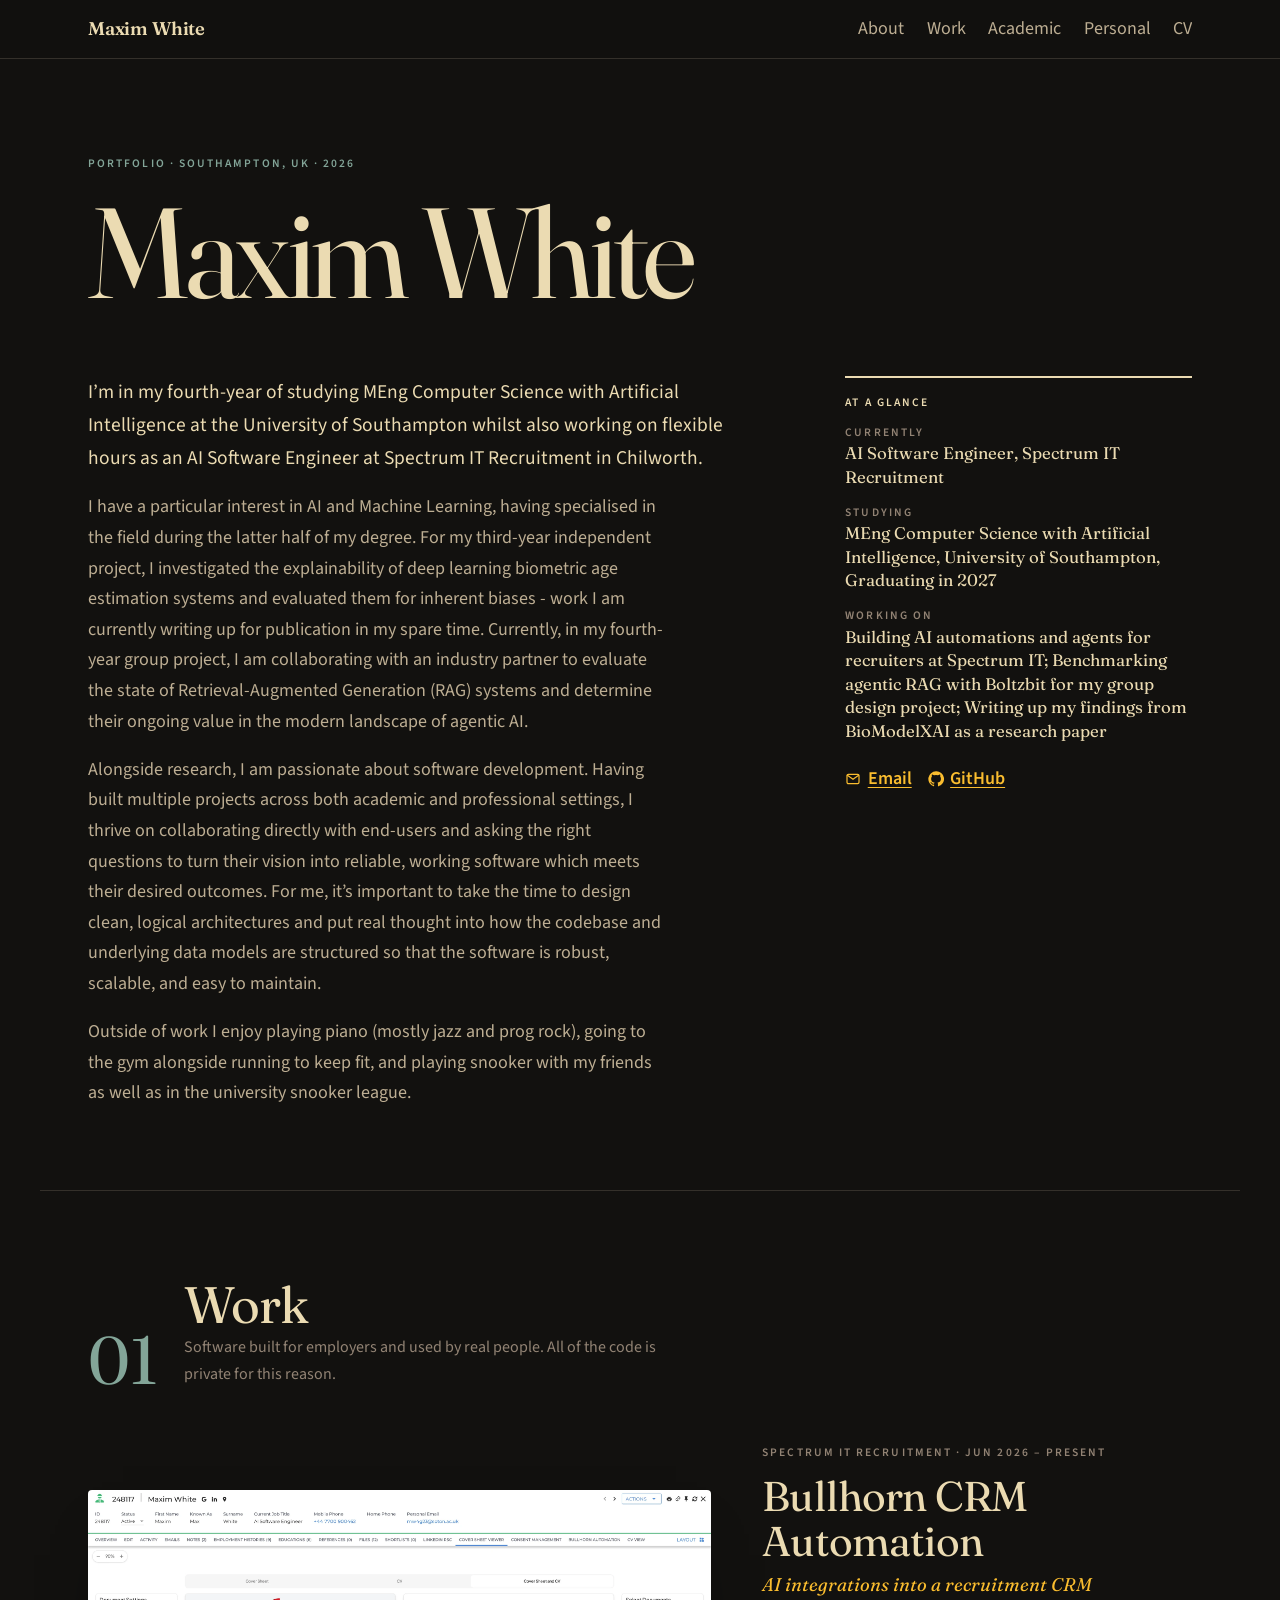
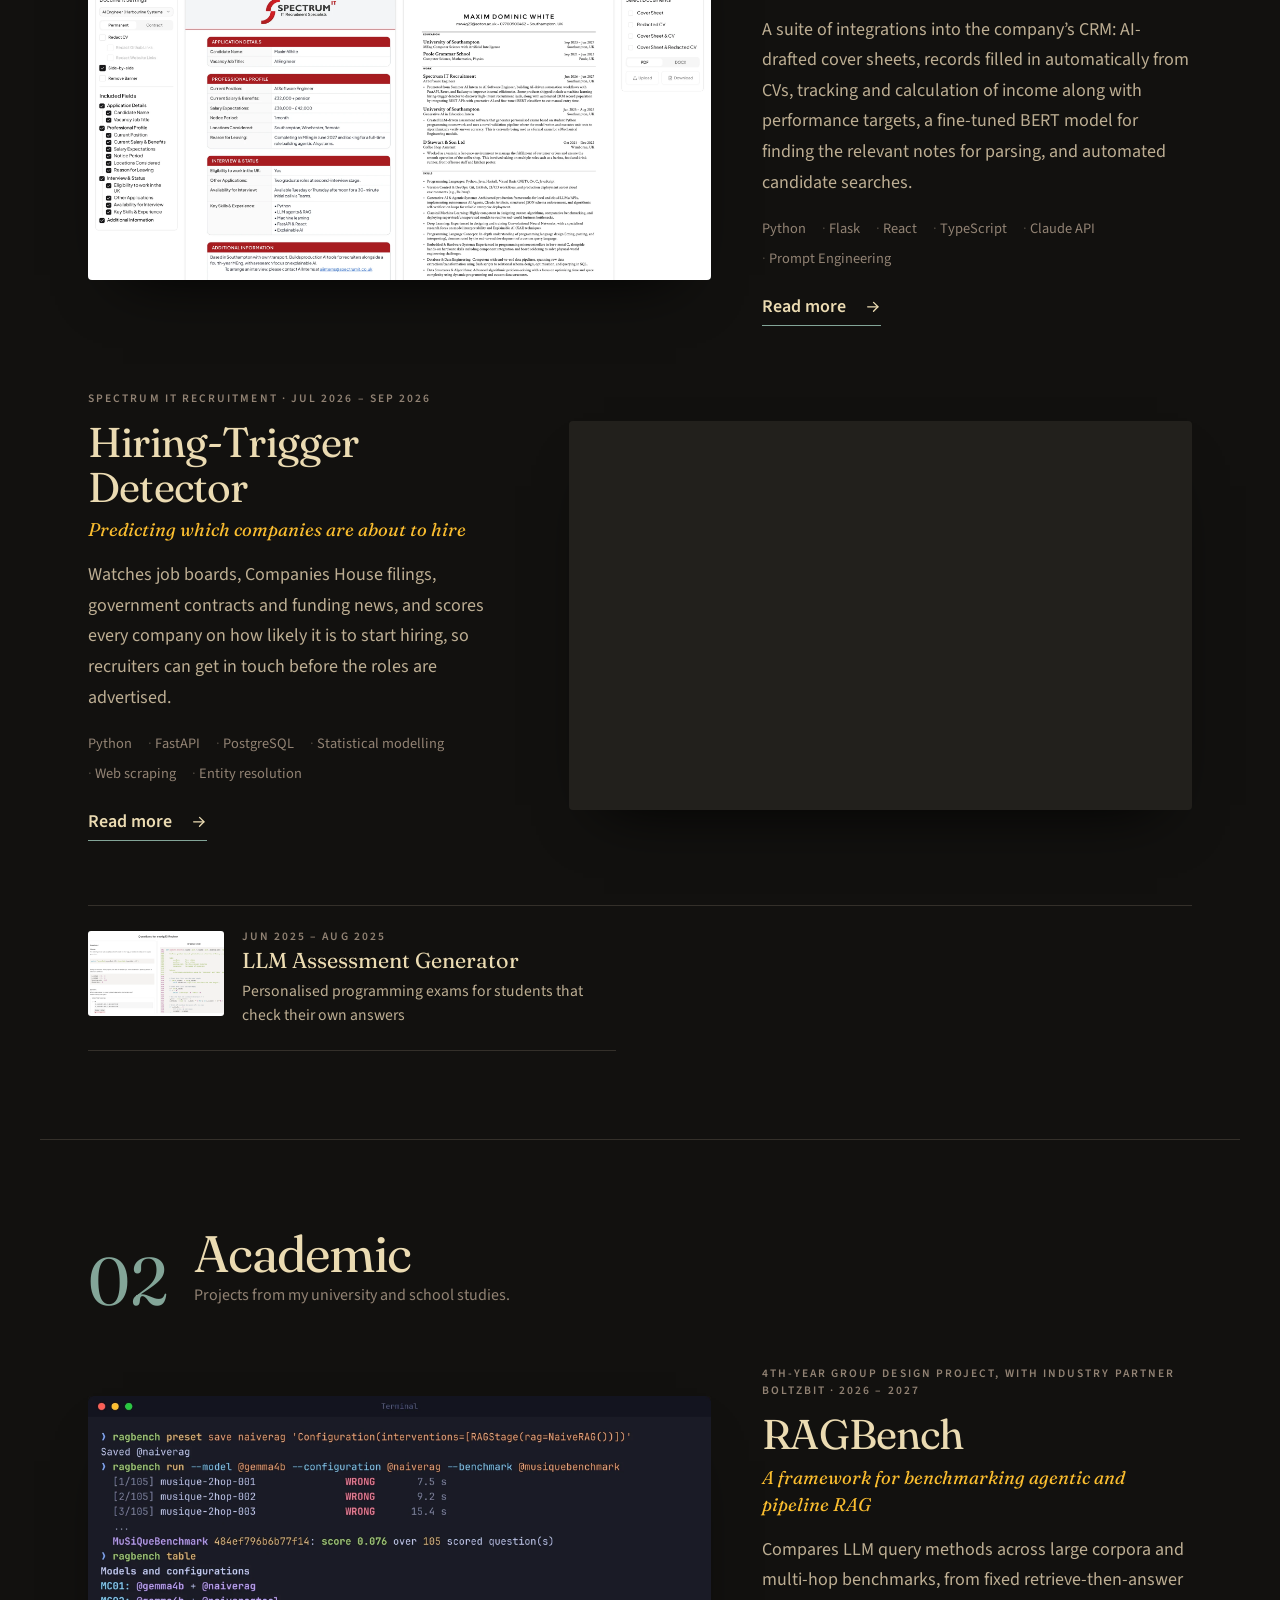
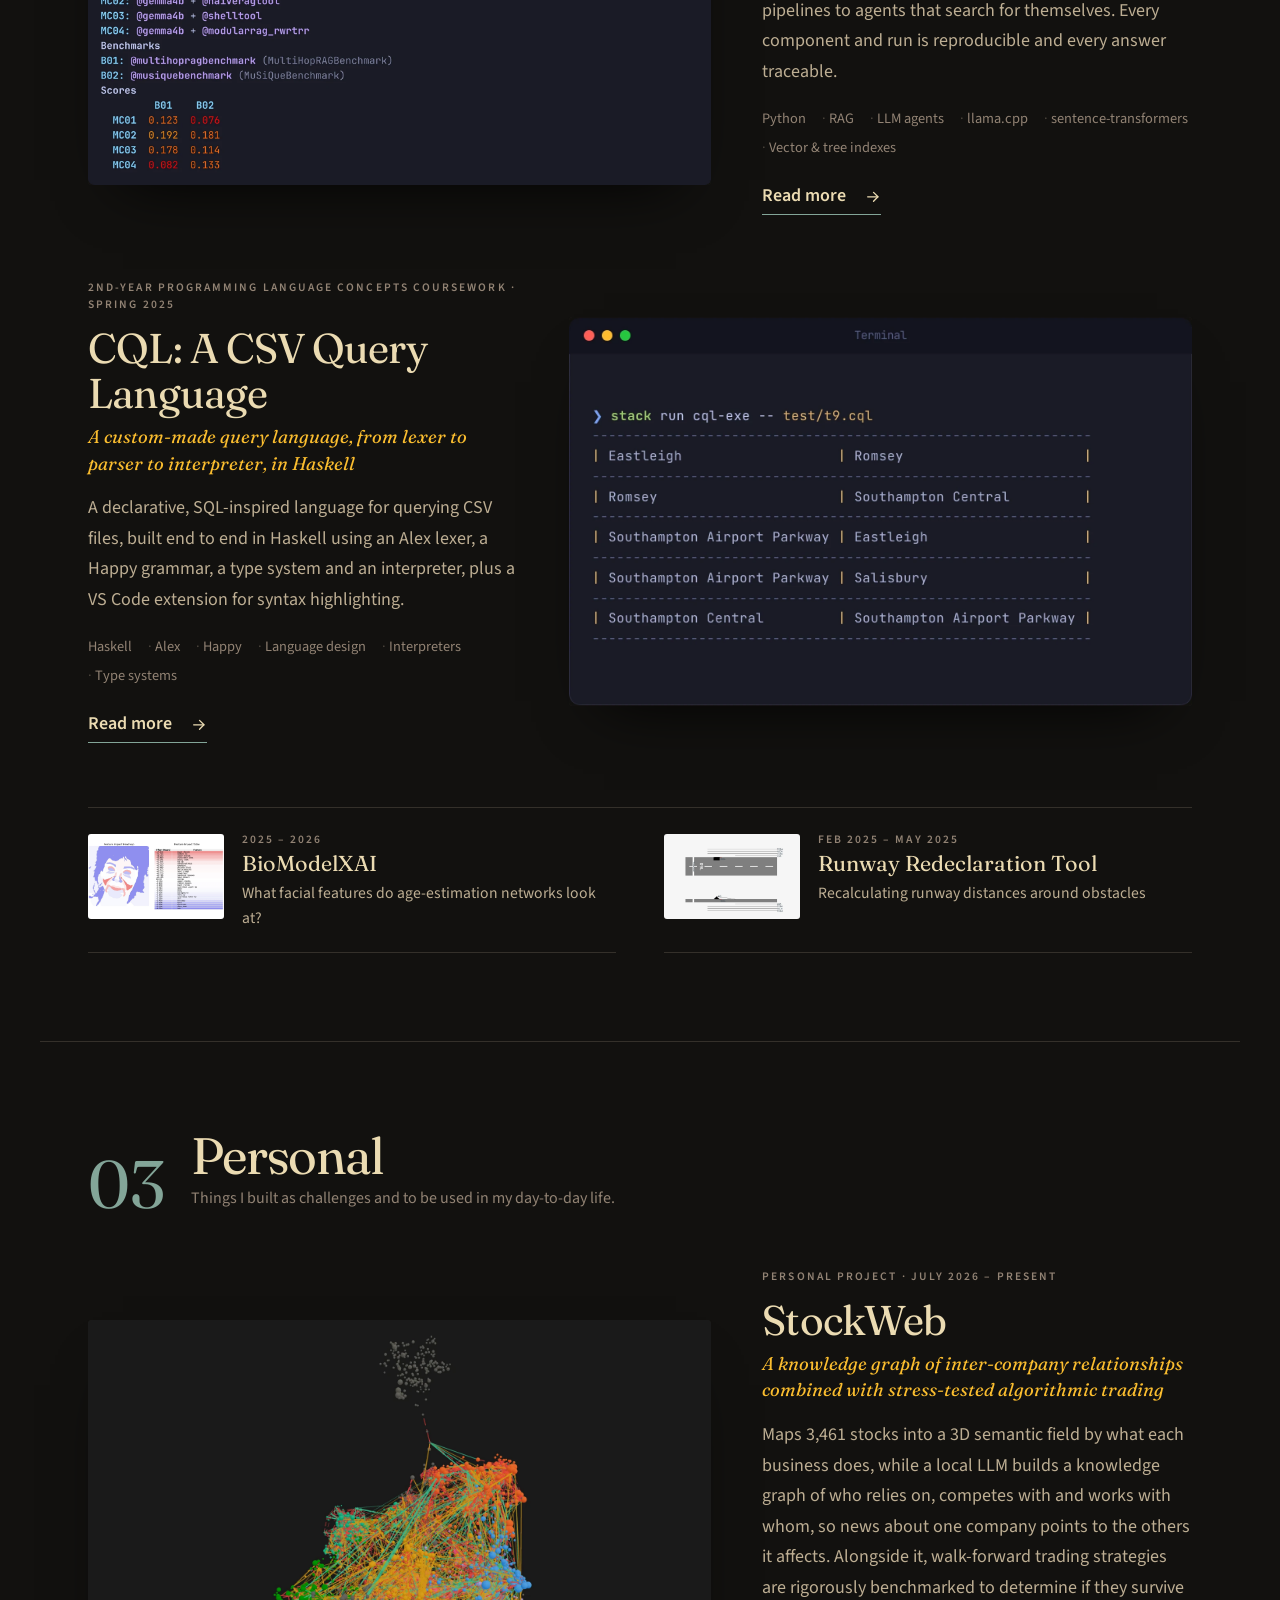
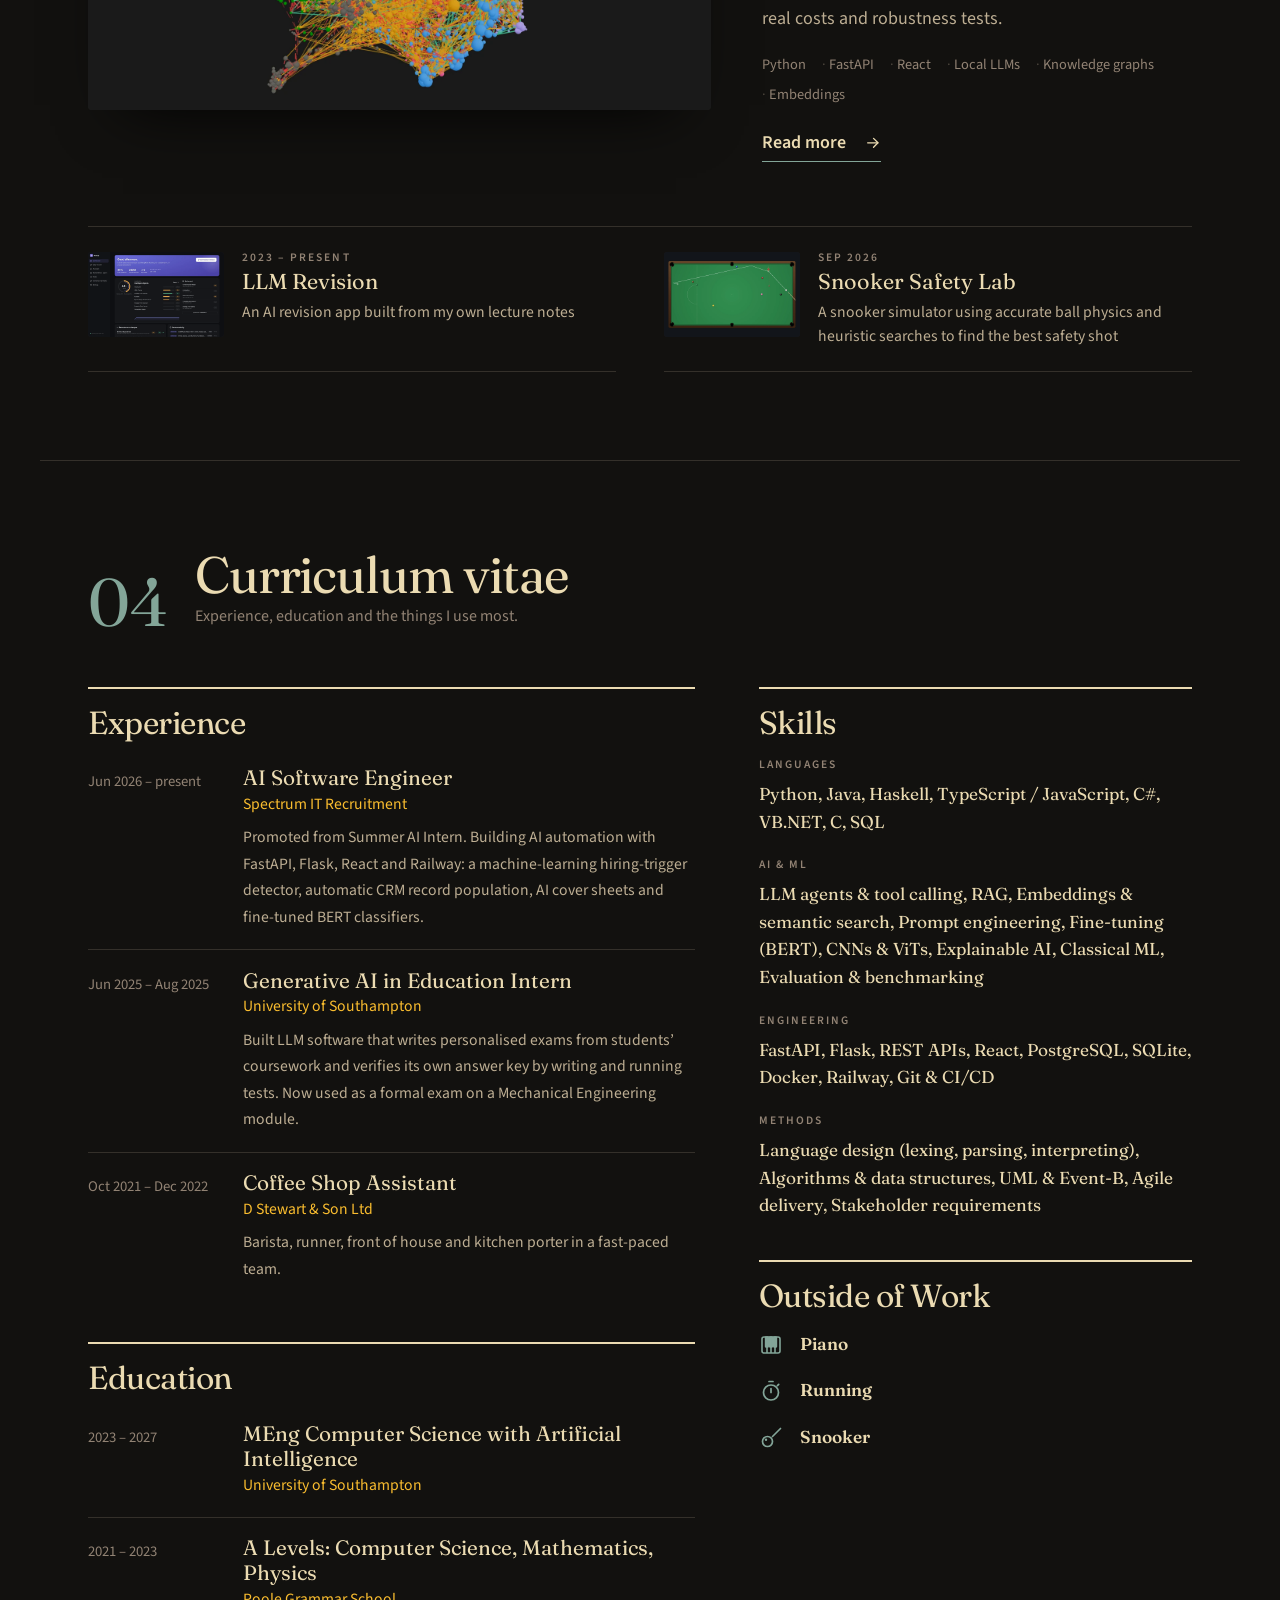
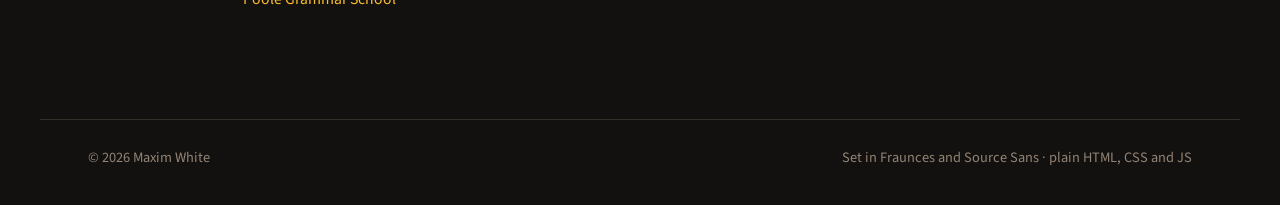
==== docs/Crm9V72g/index.html @ 7aa7ee66 "Added version Crm9V72g" ====
<!doctype html>
<!--
  Generated by build.py from content.md and presets.yaml. Don't edit the generated pages: change content.md
  (text and images) or this template (page structure), then run `python build.py`.
-->
<html lang="en-GB" class="no-js" data-palette="gruvbox">
<head>
<meta charset="utf-8">
<meta name="viewport" content="width=device-width, initial-scale=1, viewport-fit=cover">
<title>Maxim White · Portfolio</title>
<meta name="description" content="Portfolio of Maxim White, AI Software Engineer.">
<meta name="robots" content="noindex, nofollow">
<meta name="referrer" content="strict-origin-when-cross-origin">
<meta name="theme-color" content="#12110f">
<script>
  (function () {
    var d = document.documentElement, ids = "gold-blue,blue-gold,lemon-cobalt,sand-slate,gruvbox,terracotta".split(",");
    d.className = d.className.replace("no-js", "js");
    if (false) {
      try { var p = localStorage.getItem("pf-palette"); if (p && ids.indexOf(p) > -1) d.setAttribute("data-palette", p); } catch (e) {}
    }
  })();
</script>
<link rel="preconnect" href="https://fonts.googleapis.com">
<link rel="preconnect" href="https://fonts.gstatic.com" crossorigin>
<link href="https://fonts.googleapis.com/css2?family=Fraunces:ital,opsz,wght@0,9..144,400;0,9..144,600;1,9..144,400&family=Source+Sans+3:wght@400;600&display=swap" rel="stylesheet">
<link rel="stylesheet" href="assets/css/site.css?v=a405401b">
<style>
:root[data-palette="gold-blue"]{--accent:#e6b43c;--accent2:#86b2e8}
:root[data-palette="blue-gold"]{--accent:#74a7ec;--accent2:#ecc55f}
:root[data-palette="lemon-cobalt"]{--accent:#f2d04b;--accent2:#5d9bff}
:root[data-palette="sand-slate"]{--accent:#d8b26a;--accent2:#9ab4cc}
:root[data-palette="gruvbox"]{--accent:#83a598;--accent2:#fabd2f;--text:#ebdbb2;--text2:#bdae93;--muted:#928374}
:root[data-palette="terracotta"]{--accent:#e0855a;--accent2:#e9b872}
</style>
</head>
<body>
<a class="skip" href="#main">Skip to content</a>
<header class="mast">
  <div class="wrap">
    <a class="title" href="#about">Maxim White</a>
    <nav aria-label="Sections"><a href="#about">About</a><a href="#work">Work</a><a href="#academic">Academic</a><a href="#personal">Personal</a><a href="#cv">CV</a></nav>
  </div>
</header>

<main id="main">

<section class="cover wrap" id="about">
  <p class="kicker sc" data-reveal>Portfolio · Southampton, UK · 2026</p>
  <h1 data-reveal>Maxim White</h1>
  <div class="cover-grid">
    <div class="intro" data-reveal><p>I&rsquo;m in my fourth-year of studying MEng Computer Science with Artificial Intelligence at the University of Southampton whilst also working on flexible hours as an AI Software Engineer at Spectrum IT Recruitment in Chilworth.</p>
<p>I have a particular interest in AI and Machine Learning, having specialised in the field during the latter half of my degree. For my third-year independent project, I investigated the explainability of deep learning biometric age estimation systems and evaluated them for inherent biases - work I am currently writing up for publication in my spare time. Currently, in my fourth-year group project, I am collaborating with an industry partner to evaluate the state of Retrieval-Augmented Generation (RAG) systems and determine their ongoing value in the modern landscape of agentic AI.</p>
<p>Alongside research, I am passionate about software development. Having built multiple projects across both academic and professional settings, I thrive on collaborating directly with end-users and asking the right questions to turn their vision into reliable, working software which meets their desired outcomes. For me, it’s important to take the time to design clean, logical architectures and put real thought into how the codebase and underlying data models are structured so that the software is robust, scalable, and easy to maintain.</p>
<p>Outside of work I enjoy playing piano (mostly jazz and prog rock), going to the gym alongside running to keep fit, and playing snooker with my friends as well as in the university snooker league.</p></div>
    <aside class="glance" data-reveal>
      <h2 class="sc">At a glance</h2>
      <dl><div><dt class="sc">Currently</dt><dd>AI Software Engineer, Spectrum IT Recruitment</dd></div><div><dt class="sc">Studying</dt><dd>MEng Computer Science with Artificial Intelligence, University of Southampton, Graduating in 2027</dd></div><div><dt class="sc">Working on</dt><dd>Building AI automations and agents for recruiters at Spectrum IT; Benchmarking agentic RAG with Boltzbit for my group design project; Writing up my findings from BioModelXAI as a research paper</dd></div></dl>
      <div class="links"><a href="mailto:mdwhite4605@gmail.com"><svg viewBox="0 0 24 24" aria-hidden="true" fill="none" stroke="currentColor" stroke-width="1.8" stroke-linecap="round" stroke-linejoin="round"><rect x="3" y="5" width="18" height="14" rx="2"/><path d="m3.5 6.5 8.5 6 8.5-6"/></svg>Email</a><a href="https://github.com/Redumm" target="_blank" rel="noopener"><svg viewBox="0 0 24 24" aria-hidden="true"><path fill="currentColor" d="M12 .5a11.5 11.5 0 0 0-3.64 22.41c.58.1.79-.25.79-.56v-2c-3.2.7-3.88-1.37-3.88-1.37-.53-1.33-1.28-1.69-1.28-1.69-1.05-.71.08-.7.08-.7 1.16.08 1.77 1.19 1.77 1.19 1.03 1.77 2.71 1.26 3.37.96.1-.75.4-1.26.73-1.55-2.55-.29-5.24-1.28-5.24-5.69 0-1.26.45-2.28 1.19-3.09-.12-.29-.52-1.46.11-3.05 0 0 .97-.31 3.17 1.18a11 11 0 0 1 5.77 0c2.2-1.49 3.17-1.18 3.17-1.18.63 1.59.23 2.76.11 3.05.74.81 1.19 1.83 1.19 3.09 0 4.42-2.7 5.39-5.26 5.68.41.36.78 1.06.78 2.14v3.17c0 .31.21.67.8.56A11.5 11.5 0 0 0 12 .5Z"/></svg>GitHub</a></div>
    </aside>
  </div>
</section>

<section class="chapter wrap" id="work">
  <div class="chapter-head" data-reveal><span class="num">01</span><h2>Work</h2><div class="blurb"><p>Software built for employers and used by real people. All of the code is private for this reason.</p></div></div>
  
<div class="feature" data-reveal>
  <button class="f-img" type="button" data-open="bullhorn" aria-label="Read more about Bullhorn CRM Automation"><img src="assets/projects/bullhorn/cover-sheet-generator.webp" alt="" width="2400" height="1500" loading="lazy" decoding="async"></button>
  <div class="f-text">
    <p class="meta sc">Spectrum IT Recruitment · Jun 2026 – present</p>
    <h3>Bullhorn CRM Automation</h3>
    <p class="sub">AI integrations into a recruitment CRM</p>
    <div class="sum"><p>A suite of integrations into the company&rsquo;s CRM: AI-drafted cover sheets, records filled in automatically from CVs, tracking and calculation of income along with performance targets, a fine-tuned BERT model for finding the relevant notes for parsing, and automated candidate searches.</p></div>
    <ul class="tags"><li>Python</li><li>Flask</li><li>React</li><li>TypeScript</li><li>Claude API</li><li>Prompt Engineering</li></ul>
    <button class="read" type="button" data-open="bullhorn">Read more<span class="sr"> about Bullhorn CRM Automation</span> <svg viewBox="0 0 24 24" aria-hidden="true" fill="none" stroke="currentColor" stroke-width="1.8" stroke-linecap="round" stroke-linejoin="round"><path d="M5 12h14"/><path d="m13 6 6 6-6 6"/></svg></button>
  </div>
</div>
<div class="feature flip" data-reveal>
  <button class="f-img" type="button" data-open="hiring-triggers" aria-label="Read more about Hiring-Trigger Detector"><img src="assets/projects/hiring-triggers/cover.webp" alt="" width="1920" height="1200" loading="lazy" decoding="async"></button>
  <div class="f-text">
    <p class="meta sc">Spectrum IT Recruitment · Jul 2026 – Sep 2026</p>
    <h3>Hiring-Trigger Detector</h3>
    <p class="sub">Predicting which companies are about to hire</p>
    <div class="sum"><p>Watches job boards, Companies House filings, government contracts and funding news, and scores every company on how likely it is to start hiring, so recruiters can get in touch before the roles are advertised.</p></div>
    <ul class="tags"><li>Python</li><li>FastAPI</li><li>PostgreSQL</li><li>Statistical modelling</li><li>Web scraping</li><li>Entity resolution</li></ul>
    <button class="read" type="button" data-open="hiring-triggers">Read more<span class="sr"> about Hiring-Trigger Detector</span> <svg viewBox="0 0 24 24" aria-hidden="true" fill="none" stroke="currentColor" stroke-width="1.8" stroke-linecap="round" stroke-linejoin="round"><path d="M5 12h14"/><path d="m13 6 6 6-6 6"/></svg></button>
  </div>
</div><div class="index">
<button class="entry" type="button" data-open="assessment-generator" data-reveal>
  <span class="th"><img src="assets/projects/assessment-generator/cover.webp" alt="" width="2000" height="1250" loading="lazy" decoding="async"></span>
  <span><span class="meta sc">Jun 2025 – Aug 2025</span><span class="h4">LLM Assessment Generator</span><span class="p">Personalised programming exams for students that check their own answers</span></span>
</button></div>
</section>
<section class="chapter wrap" id="academic">
  <div class="chapter-head" data-reveal><span class="num">02</span><h2>Academic</h2><div class="blurb"><p>Projects from my university and school studies.</p></div></div>
  
<div class="feature" data-reveal>
  <button class="f-img" type="button" data-open="ragbench" aria-label="Read more about RAGBench"><img src="assets/projects/ragbench/cover.webp" alt="" width="2010" height="1256" loading="lazy" decoding="async"></button>
  <div class="f-text">
    <p class="meta sc">4th-year Group Design Project, with industry partner Boltzbit · 2026 – 2027</p>
    <h3>RAGBench</h3>
    <p class="sub">A framework for benchmarking agentic and pipeline RAG</p>
    <div class="sum"><p>Compares LLM query methods across large corpora and multi-hop benchmarks, from fixed retrieve-then-answer pipelines to agents that search for themselves. Every component and run is reproducible and every answer traceable.</p></div>
    <ul class="tags"><li>Python</li><li>RAG</li><li>LLM agents</li><li>llama.cpp</li><li>sentence-transformers</li><li>Vector &amp; tree indexes</li></ul>
    <button class="read" type="button" data-open="ragbench">Read more<span class="sr"> about RAGBench</span> <svg viewBox="0 0 24 24" aria-hidden="true" fill="none" stroke="currentColor" stroke-width="1.8" stroke-linecap="round" stroke-linejoin="round"><path d="M5 12h14"/><path d="m13 6 6 6-6 6"/></svg></button>
  </div>
</div>
<div class="feature flip" data-reveal>
  <button class="f-img" type="button" data-open="cql" aria-label="Read more about CQL: A CSV Query Language"><img src="assets/projects/cql/cover.webp" alt="" width="1520" height="950" loading="lazy" decoding="async"></button>
  <div class="f-text">
    <p class="meta sc">2nd-year Programming Language Concepts coursework · Spring 2025</p>
    <h3>CQL: A CSV Query Language</h3>
    <p class="sub">A custom-made query language, from lexer to parser to interpreter, in Haskell</p>
    <div class="sum"><p>A declarative, SQL-inspired language for querying CSV files, built end to end in Haskell using an Alex lexer, a Happy grammar, a type system and an interpreter, plus a VS Code extension for syntax highlighting.</p></div>
    <ul class="tags"><li>Haskell</li><li>Alex</li><li>Happy</li><li>Language design</li><li>Interpreters</li><li>Type systems</li></ul>
    <button class="read" type="button" data-open="cql">Read more<span class="sr"> about CQL: A CSV Query Language</span> <svg viewBox="0 0 24 24" aria-hidden="true" fill="none" stroke="currentColor" stroke-width="1.8" stroke-linecap="round" stroke-linejoin="round"><path d="M5 12h14"/><path d="m13 6 6 6-6 6"/></svg></button>
  </div>
</div><div class="index">
<button class="entry" type="button" data-open="biomodelxai" data-reveal>
  <span class="th"><img src="assets/projects/biomodelxai/cover.webp" alt="" width="1639" height="1024" loading="lazy" decoding="async"></span>
  <span><span class="meta sc">2025 – 2026</span><span class="h4">BioModelXAI</span><span class="p">What facial features do age-estimation networks look at?</span></span>
</button>
<button class="entry" type="button" data-open="runway" data-reveal>
  <span class="th"><img src="assets/projects/runway/cover.webp" alt="" width="960" height="600" loading="lazy" decoding="async"></span>
  <span><span class="meta sc">Feb 2025 – May 2025</span><span class="h4">Runway Redeclaration Tool</span><span class="p">Recalculating runway distances around obstacles</span></span>
</button></div>
</section>
<section class="chapter wrap" id="personal">
  <div class="chapter-head" data-reveal><span class="num">03</span><h2>Personal</h2><div class="blurb"><p>Things I built as challenges and to be used in my day-to-day life.</p></div></div>
  
<div class="feature" data-reveal>
  <button class="f-img" type="button" data-open="stockweb" aria-label="Read more about StockWeb"><img src="assets/projects/stockweb/cover.webp" alt="" width="1600" height="1000" loading="lazy" decoding="async"></button>
  <div class="f-text">
    <p class="meta sc">Personal project · July 2026 – present</p>
    <h3>StockWeb</h3>
    <p class="sub">A knowledge graph of inter-company relationships combined with stress-tested algorithmic trading</p>
    <div class="sum"><p>Maps 3,461 stocks into a 3D semantic field by what each business does, while a local LLM builds a knowledge graph of who relies on, competes with and works with whom, so news about one company points to the others it affects. Alongside it, walk-forward trading strategies are rigorously benchmarked to determine if they survive real costs and robustness tests.</p></div>
    <ul class="tags"><li>Python</li><li>FastAPI</li><li>React</li><li>Local LLMs</li><li>Knowledge graphs</li><li>Embeddings</li></ul>
    <button class="read" type="button" data-open="stockweb">Read more<span class="sr"> about StockWeb</span> <svg viewBox="0 0 24 24" aria-hidden="true" fill="none" stroke="currentColor" stroke-width="1.8" stroke-linecap="round" stroke-linejoin="round"><path d="M5 12h14"/><path d="m13 6 6 6-6 6"/></svg></button>
  </div>
</div><div class="index">
<button class="entry" type="button" data-open="llmrevision" data-reveal>
  <span class="th"><img src="assets/projects/llmrevision/cover.webp" alt="" width="960" height="600" loading="lazy" decoding="async"></span>
  <span><span class="meta sc">2023 – present</span><span class="h4">LLM Revision</span><span class="p">An AI revision app built from my own lecture notes</span></span>
</button>
<button class="entry" type="button" data-open="snooker" data-reveal>
  <span class="th"><img src="assets/projects/snooker/cover.webp" alt="" width="1600" height="1000" loading="lazy" decoding="async"></span>
  <span><span class="meta sc">Sep 2026</span><span class="h4">Snooker Safety Lab</span><span class="p">A snooker simulator using accurate ball physics and heuristic searches to find the best safety shot</span></span>
</button></div>
</section>

<section class="chapter wrap" id="cv">
  <div class="chapter-head" data-reveal><span class="num">04</span><h2>Curriculum vitae</h2><div class="blurb"><p>Experience, education and the things I use most.</p></div></div>
  <div class="cv">
    <div class="cv-col"><div class="cv-group" data-reveal><h3>Experience</h3><div class="cv-item"><div class="when">Jun 2026 – present</div><div><h4>AI Software Engineer</h4><div class="org">Spectrum IT Recruitment</div><p>Promoted from Summer AI Intern. Building AI automation with FastAPI, Flask, React and Railway: a machine-learning hiring-trigger detector, automatic CRM record population, AI cover sheets and fine-tuned BERT classifiers.</p></div></div><div class="cv-item"><div class="when">Jun 2025 – Aug 2025</div><div><h4>Generative AI in Education Intern</h4><div class="org">University of Southampton</div><p>Built LLM software that writes personalised exams from students&rsquo; coursework and verifies its own answer key by writing and running tests. Now used as a formal exam on a Mechanical Engineering module.</p></div></div><div class="cv-item"><div class="when">Oct 2021 – Dec 2022</div><div><h4>Coffee Shop Assistant</h4><div class="org">D Stewart &amp; Son Ltd</div><p>Barista, runner, front of house and kitchen porter in a fast-paced team.</p></div></div></div><div class="cv-group" data-reveal><h3>Education</h3><div class="cv-item"><div class="when">2023 – 2027</div><div><h4>MEng Computer Science with Artificial Intelligence</h4><div class="org">University of Southampton</div></div></div><div class="cv-item"><div class="when">2021 – 2023</div><div><h4>A Levels: Computer Science, Mathematics, Physics</h4><div class="org">Poole Grammar School</div></div></div></div></div>
    <div class="cv-col"><div class="cv-group skills" data-reveal><h3>Skills</h3><h4 class="sc">Languages</h4><p>Python, Java, Haskell, TypeScript / JavaScript, C#, VB.NET, C, SQL</p><h4 class="sc">AI &amp; ML</h4><p>LLM agents &amp; tool calling, RAG, Embeddings &amp; semantic search, Prompt engineering, Fine-tuning (BERT), CNNs &amp; ViTs, Explainable AI, Classical ML, Evaluation &amp; benchmarking</p><h4 class="sc">Engineering</h4><p>FastAPI, Flask, REST APIs, React, PostgreSQL, SQLite, Docker, Railway, Git &amp; CI/CD</p><h4 class="sc">Methods</h4><p>Language design (lexing, parsing, interpreting), Algorithms &amp; data structures, UML &amp; Event-B, Agile delivery, Stakeholder requirements</p></div><div class="cv-group hob" data-reveal><h3>Outside of Work</h3><div><svg viewBox="0 0 24 24" aria-hidden="true" fill="none" stroke="currentColor" stroke-width="1.6" stroke-linejoin="round"><rect x="3" y="4" width="18" height="16" rx="2"/><path d="M8 20v-6M12 20v-6M16 20v-6"/><rect x="6.6" y="4" width="2.6" height="10" rx=".6" fill="currentColor"/><rect x="10.7" y="4" width="2.6" height="10" rx=".6" fill="currentColor"/><rect x="14.8" y="4" width="2.6" height="10" rx=".6" fill="currentColor"/></svg><span><b>Piano</b></span></div><div><svg viewBox="0 0 24 24" aria-hidden="true" fill="none" stroke="currentColor" stroke-width="1.7" stroke-linecap="round" stroke-linejoin="round"><circle cx="12" cy="13.5" r="7.5"/><path d="M12 13.5V9.5M10 2.5h4M18.4 6.6l1.3-1.3"/></svg><span><b>Running</b></span></div><div><svg viewBox="0 0 24 24" aria-hidden="true" fill="none" stroke="currentColor" stroke-width="1.7" stroke-linecap="round"><circle cx="8.5" cy="15.5" r="5"/><circle cx="7" cy="13.8" r="1.2" fill="currentColor" stroke="none"/><path d="M13.5 10.5 21.5 2.5"/></svg><span><b>Snooker</b></span></div></div></div>
  </div>
</section>
</main>

<footer class="wrap" id="contact">
  <div class="fine"><span>© 2026 Maxim White</span><span>Set in Fraunces and Source Sans · plain HTML, CSS and JS</span></div>
</footer>

<div class="reader" id="reader" role="dialog" aria-modal="true" aria-labelledby="r-crumb" aria-hidden="true">
  <div class="r-bar"><div class="wrap"><span class="crumb sc" id="r-crumb"></span><button class="r-close" type="button" id="r-close">Close <svg viewBox="0 0 24 24" aria-hidden="true" fill="none" stroke="currentColor" stroke-width="2" stroke-linecap="round"><path d="M6 6l12 12M18 6 6 18"/></svg></button></div></div>
  <article id="r-article"></article>
</div>


<!-- one template per project; the reader shows them -->
<template id="p-bullhorn" data-crumb="Work · Bullhorn CRM Automation">
<p class="kicker sc">Work · Jun 2026 – present</p>
<h1 class="r-title" tabindex="-1">Bullhorn CRM Automation</h1>
<div class="standfirst"><p>A suite of integrations into the company&rsquo;s CRM: AI-drafted cover sheets, records filled in automatically from CVs, tracking and calculation of income along with performance targets, a fine-tuned BERT model for finding the relevant notes for parsing, and automated candidate searches.</p></div>
<dl class="facts"><div><dt class="sc">Context</dt><dd>Spectrum IT Recruitment</dd></div><div><dt class="sc">When</dt><dd>Jun 2026 – present</dd></div><div><dt class="sc">Team</dt><dd>Built alongside one other engineer</dd></div><div><dt class="sc">Built with</dt><dd>Python, Flask, React, TypeScript, Claude API, Prompt Engineering, Fine-tuned BERT, PostgreSQL, Railway</dd></div></dl>
<div class="prose"><p>Recruiters spend much of their day on Bullhorn CRM, inputing data and copying details between CVs, notes and documents. Working alongside another engineer, we built a Flask service and a React app that sits within new tabs in their CRM, interfacing with it&rsquo;s REST API and relieving recruiters&rsquo; workloads of repetative tasks. It is deployed on Railway and is used by the entire recruitment team.</p>
<figure class="fig"><button type="button" class="fig-open" aria-label="Open figure 1 full screen"><img src="assets/projects/bullhorn/cover-sheet-generator.webp" alt="The cover sheet generator inside Bullhorn. Note this screenshot displays fictional data and no real candidate or job information." width="2400" height="1500" loading="lazy" decoding="async"></button><figcaption><b>Fig. 1</b><span class="cap">The cover sheet generator inside Bullhorn. Note this screenshot displays fictional data and no real candidate or job information.</span><span class="k sc">Screenshot</span></figcaption></figure>
<p>The highest-risk components are the ones touching client-facing documents. Rather than relying on surface-level text replacement, candidate contact redaction works directly at the PDF glyph level (with Word files converted first). Detection is run across a number of distinct text extractions preventing unusual formatting from hiding phone numbers, while a two-pass redaction removes contacts, certain images, and hyperlinks without ruining the structure of the document.</p>
<p>A similar pre-processing step is applied to CV parsing by stripping all PII before any data reaches an LLM to ensure full GDPR compliance during automated record population.</p>
<figure class="fig"><button type="button" class="fig-open" aria-label="Open figure 2 full screen"><img src="assets/projects/bullhorn/candidate-shortlist.webp" alt="The candidate shortlist inside a vacancy: search criteria are generated from the job specification then every match is ranked by suitability and availability. Note this screenshot displays fictional data and no real candidate or job information." width="2400" height="1500" loading="lazy" decoding="async"></button><figcaption><b>Fig. 2</b><span class="cap">The candidate shortlist inside a vacancy: search criteria are generated from the job specification then every match is ranked by suitability and availability. Note this screenshot displays fictional data and no real candidate or job information.</span><span class="k sc">Screenshot</span></figcaption></figure>
<p>To automate candidate sourcing, the system combines keywords parsed from a job description with structured parameters like location and pay range, translating them into targeted Boolean queries across the candidate database. Matches are ranked on two axes: role suitability and active availability, using behavioral signals (such as recent CV updates or applications to other roles) to find candidates who are ready to move.</p></div><section class="keypoints"><h2 class="sc">Key points</h2><ul>
<li>Client-ready cover sheets are drafted by Claude from a candidate&rsquo;s CV and notes, edited in a live preview and exported to PDF or Word.</li>
<li>Candidate records filled in automatically: Bullhorn event subscriptions trigger a parsing pipeline (spaCy, Hugging Face NER, Presidio and an LLM) that extracts details from new CVs.</li>
<li>A MiniLM (BERT-family) classifier is fine-tuned on labelled CRM notes to determine which ones contain &ldquo;relevant&rdquo; information, with its decision threshold tuned for recall, prefering false positives over false negatives.</li>
<li>Automated candidate search uses criteria generated from the job spec and vacancy notes and then ranks candidates into a shortlist.</li>
<li>CV redaction removes contact details without disturbing the layout, even when the text is drawn as vector outlines.</li>
</ul></section>
<p class="note"><svg class="ic" viewBox="0 0 24 24" aria-hidden="true" fill="none" stroke="currentColor" stroke-width="1.8" stroke-linecap="round" stroke-linejoin="round"><rect x="5" y="11" width="14" height="9" rx="2"/><path d="M8 11V8a4 4 0 0 1 8 0v3"/></svg>The code for this project is private, so this page describes it in detail instead. </p>
<nav class="pager" aria-label="More projects">
  <button type="button" data-open="snooker"><span class="sc">Previous</span><b>Snooker Safety Lab</b></button>
  <button type="button" data-open="hiring-triggers"><span class="sc">Next</span><b>Hiring-Trigger Detector</b></button>
</nav></template>
<template id="p-hiring-triggers" data-crumb="Work · Hiring-Trigger Detector">
<p class="kicker sc">Work · Jul 2026 – Sep 2026</p>
<h1 class="r-title" tabindex="-1">Hiring-Trigger Detector</h1>
<div class="standfirst"><p>Watches job boards, Companies House filings, government contracts and funding news, and scores every company on how likely it is to start hiring, so recruiters can get in touch before the roles are advertised.</p></div>
<dl class="facts"><div><dt class="sc">Context</dt><dd>Spectrum IT Recruitment</dd></div><div><dt class="sc">When</dt><dd>Jul 2026 – Sep 2026</dd></div><div><dt class="sc">Team</dt><dd>Built alongside one other engineer</dd></div><div><dt class="sc">Built with</dt><dd>Python, FastAPI, PostgreSQL, Statistical modelling, Web scraping, Entity resolution, Monitoring, Data Visualisation, React, Railway</dd></div></dl>
<div class="prose"><p>The motivation behind this project was that a company that has just raised a Series A, filed new share capital or won a government contract is likely to start hiring soon, and a recruiter who calls first has the advantage. This requires mass data collection, parsing, filtering and weighting to turn it into a rankings table.</p>
<figure class="fig"><button type="button" class="fig-open" aria-label="Open figure 1 full screen"><img src="assets/projects/hiring-triggers/hiring-triggers-table.webp" alt="The Hiring Triggers page: every company scored on how likely it is to start hiring, with the triggers behind it and its modelled hiring rate against its own normal pace." width="2400" height="1500" loading="lazy" decoding="async"></button><figcaption><b>Fig. 1</b><span class="cap">The Hiring Triggers page: every company scored on how likely it is to start hiring, with the triggers behind it and its modelled hiring rate against its own normal pace.</span><span class="k sc">Screenshot</span></figcaption></figure>
<p>For predictions it uses a single rate model in the same family as CRFs - one log-linear rate per company per day, Negative Binomial counts, an offset for the company&rsquo;s own normal hiring rate, and lag windows shaped from data. Every day the model&rsquo;s weights are adjusted so it is constantly learning and improving in accuracy.</p>
<p>A model is only as good as the data feeding it, so a health check page monitors the pipeline itself: database storage against its allowance, a monthly cleansing pass that consolidates old postings and prunes stale records and caches, and 30 days of fetch timings for every ATS and job aggregator, so a slowing or failing source is spotted before it quietly skews the scores.</p>
<figure class="fig"><button type="button" class="fig-open" aria-label="Open figure 2 full screen"><img src="assets/projects/hiring-triggers/health-check.webp" alt="The Health Check page: storage, the latest database cleansing pass, and fetch timings for every ATS and aggregator over the last 30 days (illustrative data)." width="2400" height="1653" loading="lazy" decoding="async"></button><figcaption><b>Fig. 2</b><span class="cap">The Health Check page: storage, the latest database cleansing pass, and fetch timings for every ATS and aggregator over the last 30 days (illustrative data).</span><span class="k sc">Rendered from the real code</span></figcaption></figure></div><section class="keypoints"><h2 class="sc">Key points</h2><ul>
<li>Pulls from 13 job sources (7 aggregators and 6 company ATS boards such as Greenhouse and BambooHR), Companies House (share allotments, people with significant control), Contracts Finder, Find a Tender, Tech.eu funding rounds, SEC EDGAR and more.</li>
<li>Each signal type has a learnable lag window, and every company has a basal hiring rate from a size prior, so each individual trigger&rsquo;s model weight refers to the uplift in hiring rate over this company&rsquo;s normal rate.</li>
<li>Weights update online every night, gated by a recency-weighted surprise test instead of a fixed threshold.</li>
<li>Entity resolution: company names scraped from each source are matched to a single Companies House record by ranking up to 100 candidate matches per name, and duplicate companies are merged across every linked table.</li>
<li>Information is presented through a React dashboard with job-posting breakdowns, company details and a health check monitoring every scraper and the database.</li>
</ul></section><section class="extra"><h2 class="sc">Gallery</h2><div class="prose"><figure class="fig"><button type="button" class="fig-open" aria-label="Open figure 3 full screen"><img src="assets/projects/hiring-triggers/job-postings.webp" alt="The Job Postings page: tech roles posted in the last week, by company, with where they're hiring and which job boards they post on." width="2400" height="1500" loading="lazy" decoding="async"></button><figcaption><b>Fig. 3</b><span class="cap">The Job Postings page: tech roles posted in the last week, by company, with where they're hiring and which job boards they post on.</span><span class="k sc">Screenshot</span></figcaption></figure>
<figure class="fig"><button type="button" class="fig-open" aria-label="Open figure 4 full screen"><img src="assets/projects/hiring-triggers/funding-overview.webp" alt="Funding broken down by round type, sector and tech type, recalculated from whatever the table is filtered to." width="2400" height="1500" loading="lazy" decoding="async"></button><figcaption><b>Fig. 4</b><span class="cap">Funding broken down by round type, sector and tech type, recalculated from whatever the table is filtered to.</span><span class="k sc">Screenshot</span></figcaption></figure></div></section>
<p class="note"><svg class="ic" viewBox="0 0 24 24" aria-hidden="true" fill="none" stroke="currentColor" stroke-width="1.8" stroke-linecap="round" stroke-linejoin="round"><rect x="5" y="11" width="14" height="9" rx="2"/><path d="M8 11V8a4 4 0 0 1 8 0v3"/></svg>The code for this project is private, so this page describes it in detail instead. </p>
<nav class="pager" aria-label="More projects">
  <button type="button" data-open="bullhorn"><span class="sc">Previous</span><b>Bullhorn CRM Automation</b></button>
  <button type="button" data-open="assessment-generator"><span class="sc">Next</span><b>LLM Assessment Generator</b></button>
</nav></template>
<template id="p-assessment-generator" data-crumb="Work · LLM Assessment Generator">
<p class="kicker sc">Work · Jun 2025 – Aug 2025</p>
<h1 class="r-title" tabindex="-1">LLM Assessment Generator</h1>
<div class="standfirst"><p>Writes each student a personal exam from their own Python coursework to test their understanding of their own code, then checks its own answer key by writing and running tests. It is now used as a formal exam on a Mechanical Engineering module.</p></div>
<dl class="facts"><div><dt class="sc">Context</dt><dd>Generative AI in Education Internship, University of Southampton</dd></div><div><dt class="sc">When</dt><dd>Jun 2025 – Aug 2025</dd></div><div><dt class="sc">Team</dt><dd>Solo</dd></div><div><dt class="sc">Built with</dt><dd>Python, Claude, ChatGPT, Gemini, Structured output, Code execution</dd></div></dl>
<div class="prose"><p>The aim of this project was to check that students understood the code they had submitted for their coursework, ensuring that they had not just used AI to generate it for them. Manually creating a custom exam for each student in a cohort of around 300 people is completely infeasible, hence an programmatic solution was required. The generator reads a student&rsquo;s submission file and writes questions that only make sense for that code: i.e. What happens if this loop changes? Which of these rewrites behaves the same, What does this print if we adding logging?</p>
<figure class="fig"><button type="button" class="fig-open" aria-label="Open figure 1 full screen"><img src="assets/projects/assessment-generator/review-question-4.webp" alt="The review page staff use: a console-output question built from the student's own gradient-descent code." width="2100" height="1250" loading="lazy" decoding="async"></button><figcaption><b>Fig. 1</b><span class="cap">The review page staff use: a console-output question built from the student's own gradient-descent code.</span><span class="k sc">Screenshot</span></figcaption></figure>
<p>As LLMs are confident and sometimes wrong, the answer is never taken on trust. For each question, a second step writes a verification script that executes every option, compares the results with the model&rsquo;s own answers, and regenerates the question when they disagree. Ultimately, staff still review everything, but with both verification results shown next to each option.</p>
<figure class="fig"><button type="button" class="fig-open" aria-label="Open figure 2 full screen"><img src="assets/projects/assessment-generator/verification-code.webp" alt="Part of the verification script the model wrote, which executes every option against test cases." width="1788" height="1674" loading="lazy" decoding="async"></button><figcaption><b>Fig. 2</b><span class="cap">Part of the verification script the model wrote, which executes every option against test cases.</span><span class="k sc">Rendered from the real code</span></figcaption></figure></div><section class="keypoints"><h2 class="sc">Key points</h2><ul>
<li>Five different styles of question types are built from the student&rsquo;s own code: changed functionality, equivalent implementations, effects of a change, console output and new code.</li>
<li>Every answer is verified: the model writes Python that runs each option against test cases, and a disagreement with its own original answer triggers regeneration.</li>
<li>Works with Anthropic, OpenAI and Google models, with profiles for the prompt, schema and settings, and exponential back-off.</li>
<li>Staff review each exam on a generated HTML page and can change answers or flag questions before it is released.</li>
</ul></section><section class="extra"><h2 class="sc">Gallery</h2><div class="prose"><figure class="fig"><button type="button" class="fig-open" aria-label="Open figure 3 full screen"><img src="assets/projects/assessment-generator/review-question-1.webp" alt="A multiple-select question, with the original and verified answers for each option." width="2100" height="1250" loading="lazy" decoding="async"></button><figcaption><b>Fig. 3</b><span class="cap">A multiple-select question, with the original and verified answers for each option.</span><span class="k sc">Screenshot</span></figcaption></figure>
<figure class="fig"><button type="button" class="fig-open" aria-label="Open figure 4 full screen"><img src="assets/projects/assessment-generator/generator-run.webp" alt="A run that caught a discrepancy and regenerated its questions (illustrative run, real messages)." width="1792" height="582" loading="lazy" decoding="async"></button><figcaption><b>Fig. 4</b><span class="cap">A run that caught a discrepancy and regenerated its questions (illustrative run, real messages).</span><span class="k sc">Rendered from the real code</span></figcaption></figure></div></section>
<p class="note"><svg class="ic" viewBox="0 0 24 24" aria-hidden="true" fill="none" stroke="currentColor" stroke-width="1.8" stroke-linecap="round" stroke-linejoin="round"><rect x="5" y="11" width="14" height="9" rx="2"/><path d="M8 11V8a4 4 0 0 1 8 0v3"/></svg>The code for this project is private, so this page describes it in detail instead. </p>
<nav class="pager" aria-label="More projects">
  <button type="button" data-open="hiring-triggers"><span class="sc">Previous</span><b>Hiring-Trigger Detector</b></button>
  <button type="button" data-open="ragbench"><span class="sc">Next</span><b>RAGBench</b></button>
</nav></template>
<template id="p-ragbench" data-crumb="Academic · RAGBench">
<p class="kicker sc">Academic · 2026 – 2027</p>
<h1 class="r-title" tabindex="-1">RAGBench</h1>
<div class="standfirst"><p>Compares LLM query methods across large corpora and multi-hop benchmarks, from fixed retrieve-then-answer pipelines to agents that search for themselves. Every component and run is reproducible and every answer traceable.</p></div>
<dl class="facts"><div><dt class="sc">Context</dt><dd>4th-year Group Design Project, with industry partner Boltzbit</dd></div><div><dt class="sc">When</dt><dd>2026 – 2027</dd></div><div><dt class="sc">Team</dt><dd>Team of six</dd></div><div><dt class="sc">Status</dt><dd>In progress</dd></div><div><dt class="sc">Built with</dt><dd>Python, RAG, LLM agents, llama.cpp, sentence-transformers, Vector &amp; tree indexes, BM25, SQLite, Evaluation, Prompt Engineering</dd></div></dl>
<div class="prose"><p>To find the best RAG methods many candidates must be tested over a lot of runs. With this in mind, I designed a framework where every component of these systems are interchangable with others which provide the same function. This allows many combinations of small changes to the architecture to be tested.</p>
<figure class="fig"><button type="button" class="fig-open" aria-label="Open figure 1 full screen"><img src="assets/projects/ragbench/system-overview.webp" alt="Every part plugs into one framework: a model, a configuration and a benchmark make a run." width="2200" height="819" loading="lazy" decoding="async"></button><figcaption><b>Fig. 1</b><span class="cap">Every part plugs into one framework: a model, a configuration and a benchmark make a run.</span><span class="k sc">Diagram</span></figcaption></figure>
<p>A &ldquo;run&rdquo; is a model, a configuration (how the model gets the documents, whether as injected context or as tools) and a benchmark. Change one and keep the others fixed, and any difference in the results comes from that part. Because every component&rsquo;s ID is a hash of its settings, the same run always has the same ID, and a stopped run resumes.</p>
<figure class="fig"><button type="button" class="fig-open" aria-label="Open figure 2 full screen"><img src="assets/projects/ragbench/cli-run.webp" alt="Saving a preset, running a benchmark and comparing every setup from the command line." width="1800" height="1256" loading="lazy" decoding="async"></button><figcaption><b>Fig. 2</b><span class="cap">Saving a preset, running a benchmark and comparing every setup from the command line.</span><span class="k sc">Screenshot</span></figcaption></figure></div><p class="role"><em>My role: I designed and built core framework and integrated the team&rsquo;s components into it.</em></p><section class="keypoints"><h2 class="sc">Key points</h2><ul>
<li>Every model, RAG method and benchmark is a component with saved settings and a content-hashed ID, so any result can be re-run exactly.</li>
<li>Four approaches compared so far: naive RAG, modular RAG (query rewriting, hybrid dense and BM25 search, cross-encoder reranking), RAG as a tool, and a Linux shell over the documents.</li>
<li>Interchangeable indexes for semantic retrieval: a dense vector index, BM25 sparse and hybrid indexes, contextual indexes that prefix each chunk with its document&rsquo;s header, and a RAPTOR-style tree index of LLM-written summaries.</li>
<li>Has a command-line interface and Python API</li>
<li>Over 20 measures per question (accuracy, evidence recall, latency, tokens, tool use) in SQLite, with a full transcript of every answer.</li>
</ul></section><section class="extra"><h2 class="sc">Gallery</h2><div class="prose"><figure class="fig wide"><button type="button" class="fig-open" aria-label="Open figure 3 full screen"><img src="assets/projects/ragbench/results-items.webp" alt="Per-question measures for a run, including evidence recall and token counts." width="2600" height="831" loading="lazy" decoding="async"></button><figcaption><b>Fig. 3</b><span class="cap">Per-question measures for a run, including evidence recall and token counts.</span><span class="k sc">Screenshot</span></figcaption></figure>
<figure class="fig wide"><button type="button" class="fig-open" aria-label="Open figure 4 full screen"><img src="assets/projects/ragbench/class-diagram.webp" alt="The full class diagram. Open it to zoom." width="5200" height="1671" loading="lazy" decoding="async"></button><figcaption><b>Fig. 4</b><span class="cap">The full class diagram. Open it to zoom.</span><span class="k sc">Diagram</span></figcaption></figure></div></section>
<p class="note"><svg class="ic" viewBox="0 0 24 24" aria-hidden="true" fill="none" stroke="currentColor" stroke-width="1.8" stroke-linecap="round" stroke-linejoin="round"><rect x="5" y="11" width="14" height="9" rx="2"/><path d="M8 11V8a4 4 0 0 1 8 0v3"/></svg>The code for this project is private, so this page describes it in detail instead. </p>
<nav class="pager" aria-label="More projects">
  <button type="button" data-open="assessment-generator"><span class="sc">Previous</span><b>LLM Assessment Generator</b></button>
  <button type="button" data-open="cql"><span class="sc">Next</span><b>CQL: A CSV Query Language</b></button>
</nav></template>
<template id="p-cql" data-crumb="Academic · CQL: A CSV Query Language">
<p class="kicker sc">Academic · Spring 2025</p>
<h1 class="r-title" tabindex="-1">CQL: A CSV Query Language</h1>
<div class="standfirst"><p>A declarative, SQL-inspired language for querying CSV files, built end to end in Haskell using an Alex lexer, a Happy grammar, a type system and an interpreter, plus a VS Code extension for syntax highlighting.</p></div>
<dl class="facts"><div><dt class="sc">Context</dt><dd>2nd-year Programming Language Concepts coursework</dd></div><div><dt class="sc">When</dt><dd>Spring 2025</dd></div><div><dt class="sc">Team</dt><dd>Solo coursework</dd></div><div><dt class="sc">Built with</dt><dd>Haskell, Alex, Happy, Language design, Interpreters, Type systems</dd></div></dl>
<div class="prose"><p>The brief for this coursework was to build a language for querying CSV files which would be judged on a set of ten tasks. I took inspiration from SQL for structure and naming, since it is declarative and widely known, then borrowed semicolon-terminated statements and parenthesised function calls from Java, so nested operations stay readable.</p>
<figure class="fig"><button type="button" class="fig-open" aria-label="Open figure 1 full screen"><img src="assets/projects/cql/program-t9.webp" alt="A CQL program that finds all paths of length 3 in a relation, using two joins." width="1520" height="612" loading="lazy" decoding="async"></button><figcaption><b>Fig. 1</b><span class="cap">A CQL program that finds all paths of length 3 in a relation, using two joins.</span><span class="k sc">Rendered from the real code</span></figcaption></figure>
<p>Beyond the specification, I added a type system so CSV cells can also be treated as numbers and bools - allowing mathematical and logical operations to be performed on the data. Additionally, I included extra output forms such as a &ldquo;pretty print&rdquo; functionality and syntax highlighting. One of the example programs above (with output below) finds every path of length three through a graph of train stations, using two joins.</p>
<figure class="fig"><button type="button" class="fig-open" aria-label="Open figure 2 full screen"><img src="assets/projects/cql/pretty-print.webp" alt="Its output with PRETTY_PRINT, formatted exactly as the interpreter does." width="1520" height="782" loading="lazy" decoding="async"></button><figcaption><b>Fig. 2</b><span class="cap">Its output with PRETTY_PRINT, formatted exactly as the interpreter does.</span><span class="k sc">Rendered from the real code</span></figcaption></figure></div><section class="keypoints"><h2 class="sc">Key points</h2><ul>
<li>Functions include SELECT–FROM–WHERE blocks, inner and outer joins, Cartesian products, union, intersection and difference, sorting, DISTINCT, TRANSPOSE and more.</li>
<li>A type system (CSV, integer, float, string, boolean, column reference and lists) with implicit inference and explicit conversions.</li>
<li>Additional functionalities include IF/THEN/ELSE blocks, variables, statement sequencing, SAVE and PRETTY_PRINT.</li>
<li>The interpreter evaluates a program by small-step reduction over its syntax tree.</li>
<li>A VS Code syntax-highlighting extension and a 16-page manual covers the syntax and design decisions.</li>
</ul></section><section class="extra"><h2 class="sc">Gallery</h2><div class="prose"><figure class="fig"><button type="button" class="fig-open" aria-label="Open figure 3 full screen"><img src="assets/projects/cql/type-system.webp" alt="A showcase of type conversions, mathematical and logic operations, and an IF/THEN/ELSE block." width="1768" height="582" loading="lazy" decoding="async"></button><figcaption><b>Fig. 3</b><span class="cap">A showcase of type conversions, mathematical and logic operations, and an IF/THEN/ELSE block.</span><span class="k sc">Rendered from the real code</span></figcaption></figure></div></section>
<p class="note"><a target="_blank" rel="noopener" href="https://github.com/Redumm/CustomQueryLanguage">Code on GitHub</a></p>
<nav class="pager" aria-label="More projects">
  <button type="button" data-open="ragbench"><span class="sc">Previous</span><b>RAGBench</b></button>
  <button type="button" data-open="biomodelxai"><span class="sc">Next</span><b>BioModelXAI</b></button>
</nav></template>
<template id="p-biomodelxai" data-crumb="Academic · BioModelXAI">
<p class="kicker sc">Academic · 2025 – 2026</p>
<h1 class="r-title" tabindex="-1">BioModelXAI</h1>
<div class="standfirst"><p>Why does a deep learning network think someone is a certain age? I trained four age-estimation models and built an explainable AI pipeline to find the answer. The program splits an image of a face into around 30 regions and measures how much each one moves the predicted age when removed. It also detects hollistic attributes such as head pose, ethnicity, expressions and more to discover if there any biases inherent in the models.</p></div>
<dl class="facts"><div><dt class="sc">Context</dt><dd>3rd-year Individual Project</dd></div><div><dt class="sc">When</dt><dd>2025 – 2026</dd></div><div><dt class="sc">Team</dt><dd>Solo</dd></div><div><dt class="sc">Built with</dt><dd>Python, Pandas, NumPy, TensorFlow, CNNs, Vision Transformers, Explainable AI, Data Cleansing, Data Visualisation, MediaPipe, Statistics</dd></div></dl>
<div class="prose"><p>Age estimation from faces is used in biometrics and age verification, so it matters why a model predicts the age it does, not just how accurate it is. GradCAM and Saliency maps show where a network looks, but not what that region is worth in years, so I built a system to measure it directly.</p>
<figure class="fig"><button type="button" class="fig-open" aria-label="Open figure 1 full screen"><img src="assets/projects/biomodelxai/heatmap-31.webp" alt="How much each region moved one prediction (real age 31, predicted 36.9). Red regions push the age up, blue push it down." width="2382" height="821" loading="lazy" decoding="async"></button><figcaption><b>Fig. 1</b><span class="cap">How much each region moved one prediction (real age 31, predicted 36.9). Red regions push the age up, blue push it down.</span><span class="k sc">Screenshot</span></figcaption></figure>
<p>The pipeline locates each face&rsquo;s landmarks, builds about 30 anatomical regions, and &ldquo;removes&rdquo; them one at a time using inpainting techniques - recording the change in predicted age. Repeating this over every test image and four architectures shows which regions each model relies on, how that changes with age, and which attributes of a photo make a model go wrong.</p>
<figure class="fig"><button type="button" class="fig-open" aria-label="Open figure 2 full screen"><img src="assets/projects/biomodelxai/region-effects-30-39.webp" alt="Average size of each region's effect for ages 30–39 showing that hair matters most, followed by the eyebrows and eyes." width="1768" height="1686" loading="lazy" decoding="async"></button><figcaption><b>Fig. 2</b><span class="cap">Average size of each region's effect for ages 30–39 showing that hair matters most, followed by the eyebrows and eyes.</span><span class="k sc">Chart from real results</span></figcaption></figure></div><section class="keypoints"><h2 class="sc">Key points</h2><ul>
<li>Four models fine-tuned on AgeDB: SENet50, ViT, Inception-ResNet-v2 and EfficientNetV2, on a 1,300-image test set.</li>
<li>Regions from MediaPipe face landmarks and segmentation, from crow&rsquo;s feet and nasolabial folds to hair and background. Each region is hidden in a way that suits it (grey fill, blur, inpainting, etc) and the age is predicted again.</li>
<li>Effects are aggregated by age band with Welch&rsquo;s t-tests, then tested against holistic</li>
</ul></section><section class="extra"><h2 class="sc">Gallery</h2><div class="prose"><figure class="fig"><button type="button" class="fig-open" aria-label="Open figure 3 full screen"><img src="assets/projects/biomodelxai/effect-vs-age-lines.webp" alt="How much each region adds to the predicted age as faces get older - nasolabial folds matter more and more while hair stops making people look younger after 70." width="1768" height="1318" loading="lazy" decoding="async"></button><figcaption><b>Fig. 3</b><span class="cap">How much each region adds to the predicted age as faces get older - nasolabial folds matter more and more while hair stops making people look younger after 70.</span><span class="k sc">Chart from real results</span></figcaption></figure>
<figure class="fig"><button type="button" class="fig-open" aria-label="Open figure 4 full screen"><img src="assets/projects/biomodelxai/emotion-error.webp" alt="Error by expression: SENet50 predicts smiling faces around 3 years too young." width="1760" height="990" loading="lazy" decoding="async"></button><figcaption><b>Fig. 4</b><span class="cap">Error by expression: SENet50 predicts smiling faces around 3 years too young.</span><span class="k sc">Chart from real results</span></figcaption></figure></div></section>
<p class="note"><svg class="ic" viewBox="0 0 24 24" aria-hidden="true" fill="none" stroke="currentColor" stroke-width="1.8" stroke-linecap="round" stroke-linejoin="round"><rect x="5" y="11" width="14" height="9" rx="2"/><path d="M8 11V8a4 4 0 0 1 8 0v3"/></svg>The code for this project is private, so this page describes it in detail instead. </p>
<nav class="pager" aria-label="More projects">
  <button type="button" data-open="cql"><span class="sc">Previous</span><b>CQL: A CSV Query Language</b></button>
  <button type="button" data-open="runway"><span class="sc">Next</span><b>Runway Redeclaration Tool</b></button>
</nav></template>
<template id="p-runway" data-crumb="Academic · Runway Redeclaration Tool">
<p class="kicker sc">Academic · Feb 2025 – May 2025</p>
<h1 class="r-title" tabindex="-1">Runway Redeclaration Tool</h1>
<div class="standfirst"><p>A JavaFX tool for air traffic control that recalculates a runway&rsquo;s declared distances (TORA, TODA, ASDA and LDA) when an obstacle is on it, and shows the result from above and from the side.</p></div>
<dl class="facts"><div><dt class="sc">Context</dt><dd>2nd-year Software Engineering Group Project</dd></div><div><dt class="sc">When</dt><dd>Feb 2025 – May 2025</dd></div><div><dt class="sc">Team</dt><dd>Team of six</dd></div><div><dt class="sc">Built with</dt><dd>Java, JavaFX, MVC, Maven, JUnit, XML, Agile</dd></div></dl>
<div class="prose"><p>When an obstacle such as a broken-down vehicle sits on or near a runway, the distances available for take-off and landing have to be redeclared. This tool lets a controller add an airport&rsquo;s runways, place an obstacle, and see the recalculated distances along with the reasoning behind them, in top-down and side-on views.</p>
<figure class="fig"><button type="button" class="fig-open" aria-label="Open figure 1 full screen"><img src="assets/projects/runway/top-down-and-side-on.webp" alt="Runway 09L with an obstacle: top-down and side-on views, with the redeclared distances." width="2400" height="1500" loading="lazy" decoding="async"></button><figcaption><b>Fig. 1</b><span class="cap">Runway 09L with an obstacle: top-down and side-on views, with the redeclared distances.</span><span class="k sc">Screenshot</span></figcaption></figure>
<p>My main contributions were designing the classes, setting up the project structure and working on the frontend. Specifically, I created the menu page and all of its tabs &ldquo;Manage Airport and Runways&rdquo;, &ldquo;FAQs&rdquo;, &ldquo;Manage Account&rdquo;, and &ldquo;Manage Users&rdquo;.</p>
<figure class="fig"><button type="button" class="fig-open" aria-label="Open figure 2 full screen"><img src="assets/projects/runway/airport-manager.webp" alt="The airport manager with Heathrow's four runway directions." width="2400" height="1500" loading="lazy" decoding="async"></button><figcaption><b>Fig. 2</b><span class="cap">The airport manager with Heathrow's four runway directions.</span><span class="k sc">Screenshot</span></figcaption></figure></div><section class="keypoints"><h2 class="sc">Key points</h2><ul>
<li>Built using JavaFX and using an MVC design structure and delivered in 2 week long Agile sprints as a team of six</li>
<li>Runways and obstacles can be imported and exported as XML, with a library of predefined obstacles.</li>
<li>Uses a login system with roles, account management and user administration.</li>
<li>JUnit tests verify the functionality of the program, such as testing runway creation, calculation breakdowns, importing/exporting data and objects, etc.</li>
</ul></section><section class="extra"><h2 class="sc">Gallery</h2><div class="prose"><figure class="fig"><button type="button" class="fig-open" aria-label="Open figure 3 full screen"><img src="assets/projects/runway/ohare-airport-manager.webp" alt="Chicago O'Hare's eight runways set up in the airport manager, with their real lengths, drawn at their headings." width="2400" height="1500" loading="lazy" decoding="async"></button><figcaption><b>Fig. 3</b><span class="cap">Chicago O'Hare's eight runways set up in the airport manager, with their real lengths, drawn at their headings.</span><span class="k sc">Screenshot</span></figcaption></figure>
<figure class="fig"><button type="button" class="fig-open" aria-label="Open figure 4 full screen"><img src="assets/projects/runway/faq-import-obstacle.webp" alt="The built-in FAQs: step-by-step help for every task, here importing an obstacle from an XML file." width="2400" height="1350" loading="lazy" decoding="async"></button><figcaption><b>Fig. 4</b><span class="cap">The built-in FAQs: step-by-step help for every task, here importing an obstacle from an XML file.</span><span class="k sc">Screenshot</span></figcaption></figure>
<figure class="fig"><button type="button" class="fig-open" aria-label="Open figure 5 full screen"><img src="assets/projects/runway/manage-account.webp" alt="Manage Account: each user can reset their password, remove their account or log out." width="1440" height="900" loading="lazy" decoding="async"></button><figcaption><b>Fig. 5</b><span class="cap">Manage Account: each user can reset their password, remove their account or log out.</span><span class="k sc">Screenshot</span></figcaption></figure>
<figure class="fig"><button type="button" class="fig-open" aria-label="Open figure 6 full screen"><img src="assets/projects/runway/manage-users.webp" alt="Manage Users: admins see every account and its role, and can add, reset or remove users." width="1440" height="900" loading="lazy" decoding="async"></button><figcaption><b>Fig. 6</b><span class="cap">Manage Users: admins see every account and its role, and can add, reset or remove users.</span><span class="k sc">Screenshot</span></figcaption></figure></div></section>

<nav class="pager" aria-label="More projects">
  <button type="button" data-open="biomodelxai"><span class="sc">Previous</span><b>BioModelXAI</b></button>
  <button type="button" data-open="stockweb"><span class="sc">Next</span><b>StockWeb</b></button>
</nav></template>
<template id="p-stockweb" data-crumb="Personal · StockWeb">
<p class="kicker sc">Personal · July 2026 – present</p>
<h1 class="r-title" tabindex="-1">StockWeb</h1>
<div class="standfirst"><p>Maps 3,461 stocks into a 3D semantic field by what each business does, while a local LLM builds a knowledge graph of who relies on, competes with and works with whom, so news about one company points to the others it affects. Alongside it, walk-forward trading strategies are rigorously benchmarked to determine if they survive real costs and robustness tests.</p></div>
<dl class="facts"><div><dt class="sc">Context</dt><dd>Personal project</dd></div><div><dt class="sc">When</dt><dd>July 2026 – present</dd></div><div><dt class="sc">Team</dt><dd>Solo</dd></div><div><dt class="sc">Status</dt><dd>Algos working with company-web trading in progress</dd></div><div><dt class="sc">Built with</dt><dd>Python, FastAPI, React, Local LLMs, Knowledge graphs, Embeddings, Semantic search, UMAP, Data Visualisation, Backtesting, Numba, MetaTrader 5</dd></div></dl>
<div class="prose"><p>This project was started under the assumption that markets react to news a company by moving others: suppliers, competitors, customers. For example, a supply chain delay may effect a large company&rsquo;s production and hence revenue targets down the line. StockWeb builds the &ldquo;web&rdquo; to take advantage of this information. Each company&rsquo;s description is embedded so that similar businesses sit together, and a local language model scours company websites and search results to find each company&rsquo;s most important relationships. The next step in progress is trading on events through that web.</p>
<figure class="fig"><button type="button" class="fig-open" aria-label="Open figure 1 full screen"><img src="assets/projects/stockweb/web-all-links.webp" alt="The company web: 3,461 companies placed by meaning, coloured by sector, with every relationship drawn." width="2000" height="1250" loading="lazy" decoding="async"></button><figcaption><b>Fig. 1</b><span class="cap">The company web: 3,461 companies placed by meaning, coloured by sector, with every relationship drawn.</span><span class="k sc">Screenshot</span></figcaption></figure>
<p>The algorithmic trading side is currently implemented and under testing in a demo account. Strategies choose their parameters on 18 months of data and are tested on the next 4, constantly rolling forward. Results are only significant if they beat buy-and-hold after every cost. Even then, they are subjected to surviving the same test on noise-perturbed prices and must beat hundreds of random-entry strategies.</p>
<figure class="fig"><button type="button" class="fig-open" aria-label="Open figure 2 full screen"><img src="assets/projects/stockweb/algo-growth.webp" alt="One result from a real backtest: an EMA-band reversion strategy on BJ's Wholesale against buy-and-hold, after costs." width="1760" height="990" loading="lazy" decoding="async"></button><figcaption><b>Fig. 2</b><span class="cap">One result from a real backtest: an EMA-band reversion strategy on BJ's Wholesale against buy-and-hold, after costs.</span><span class="k sc">Chart from real results</span></figcaption></figure></div><section class="keypoints"><h2 class="sc">Key points</h2><ul>
<li>Company descriptions are embedded with a sentence-transformer and laid out in 3D with UMAP.</li>
<li>A knowledge graph of 7,341 typed relationships (relies on, competes with, works with) extracted by a local Qwen 3.5 9B model using web search, each scored in strength from 1-10 and linked to its source.</li>
<li>A local LLM assistant has capabilties for web search, reading the database, viewing the live portfolio, and with access to a sandboxed Python shell and its own memory.</li>
<li>30 buy-only strategies are walk-forward tested across around 3,300 markets.</li>
<li>Every cost the broker charges is counted: commission, spread, stamp duty and transaction taxes, currency fees and dividend withholding. Look-ahead bias is ruled out with truncation tests.</li>
<li>Noise and random-strategy robustness tests are preformed with strategies stacked into one account with standard-deviation-based position scaling using a live trader that runs them through MetaTrader 5.</li>
</ul></section><div class="numbers"><div><b>3,461</b><span>Companies in the web</span></div><div><b>7,341</b><span>LLM-found relationships</span></div><div><b>30</b><span>Walk-forward tested strategies</span></div></div><section class="extra"><h2 class="sc">Gallery</h2><div class="prose"><figure class="fig"><button type="button" class="fig-open" aria-label="Open figure 3 full screen"><img src="assets/projects/stockweb/web-nvidia.webp" alt="NVIDIA: relied on by Alphabet and Adobe for GPUs, with each link's note and where it came from." width="2000" height="1250" loading="lazy" decoding="async"></button><figcaption><b>Fig. 3</b><span class="cap">NVIDIA: relied on by Alphabet and Adobe for GPUs, with each link's note and where it came from.</span><span class="k sc">Screenshot</span></figcaption></figure>
<figure class="fig"><button type="button" class="fig-open" aria-label="Open figure 4 full screen"><img src="assets/projects/stockweb/algo-noise.webp" alt="Its noise test: even the 5th-percentile run on perturbed prices beats buy-and-hold by a wide margin." width="1760" height="990" loading="lazy" decoding="async"></button><figcaption><b>Fig. 4</b><span class="cap">Its noise test: even the 5th-percentile run on perturbed prices beats buy-and-hold by a wide margin.</span><span class="k sc">Chart from real results</span></figcaption></figure>
<figure class="fig"><button type="button" class="fig-open" aria-label="Open figure 5 full screen"><img src="assets/projects/stockweb/algo-random.webp" alt="Versus random: 300 random strategies with the same trades and holding times, placed at random. The strategy's Sharpe of 1.68 beat the best of them (1.18)." width="1760" height="990" loading="lazy" decoding="async"></button><figcaption><b>Fig. 5</b><span class="cap">Versus random: 300 random strategies with the same trades and holding times, placed at random. The strategy's Sharpe of 1.68 beat the best of them (1.18).</span><span class="k sc">Chart from real results</span></figcaption></figure></div></section>
<p class="note"><svg class="ic" viewBox="0 0 24 24" aria-hidden="true" fill="none" stroke="currentColor" stroke-width="1.8" stroke-linecap="round" stroke-linejoin="round"><rect x="5" y="11" width="14" height="9" rx="2"/><path d="M8 11V8a4 4 0 0 1 8 0v3"/></svg>The code for this project is private, so this page describes it in detail instead. </p>
<nav class="pager" aria-label="More projects">
  <button type="button" data-open="runway"><span class="sc">Previous</span><b>Runway Redeclaration Tool</b></button>
  <button type="button" data-open="llmrevision"><span class="sc">Next</span><b>LLM Revision</b></button>
</nav></template>
<template id="p-llmrevision" data-crumb="Personal · LLM Revision">
<p class="kicker sc">Personal · 2023 – present</p>
<h1 class="r-title" tabindex="-1">LLM Revision</h1>
<div class="standfirst"><p>Turns my lecture notes into a revision system: the program links real worksheets and past-paper questions to topics, writes new papers in the same style, marks my answers, and keeps a exam-readiness score for every topic based on my performance in tests and daily revision sessions.</p></div>
<dl class="facts"><div><dt class="sc">Context</dt><dd>Personal project</dd></div><div><dt class="sc">When</dt><dd>2023 – present</dd></div><div><dt class="sc">Team</dt><dd>Solo</dd></div><div><dt class="sc">Built with</dt><dd>Python, FastAPI, React, TypeScript, Gemini, Tool calling, RAG, SQLite</dd></div></dl>
<div class="prose"><p>Generic AI tutors don&rsquo;t know exactly what my lecturers taught or how my exams are going to be structured. LLMRevision works solely from my notes and my module&rsquo;s real worksheets and past papers, so its questions match exactly the content and depth of knowledge upon which I&rsquo;ll be assessed.</p>
<figure class="fig"><button type="button" class="fig-open" aria-label="Open figure 1 full screen"><img src="assets/projects/llmrevision/v2-dashboard.webp" alt="The dashboard: exam readiness, topic scores and what to revise next." width="2160" height="1350" loading="lazy" decoding="async"></button><figcaption><b>Fig. 1</b><span class="cap">The dashboard: exam readiness, topic scores and what to revise next.</span><span class="k sc">Screenshot</span></figcaption></figure>
<p>The first version was a terminal app built with Textual that generated practice exams from a module&rsquo;s notes, hints from lecturers about exam structure and example questions. Version 2 added a web interface, daily revision sessions, marking, links to real questions, subtopic exam-readiness scoring, the agent, and its toolbox.</p>
<figure class="fig"><button type="button" class="fig-open" aria-label="Open figure 2 full screen"><img src="assets/projects/llmrevision/v2-revision-session.webp" alt="The end of a revision session, with the topics it covered and how each went." width="2160" height="1350" loading="lazy" decoding="async"></button><figcaption><b>Fig. 2</b><span class="cap">The end of a revision session, with the topics it covered and how each went.</span><span class="k sc">Screenshot</span></figcaption></figure></div><section class="keypoints"><h2 class="sc">Key points</h2><ul>
<li>Notes are split into topics by their headings and hashed, so scores survive edits to the notes and topic renaming by using fuzzy matching when a heading changes.</li>
<li>A Google Gemini agent with nine tools (full-text search over the notes, reading topics, knowledge scores, real example questions, creating tests and more) writes worksheets and mock papers in the style of the real ones.</li>
<li>Marking moves each topic&rsquo;s score in proportion to the evidence, and keeps a written assessment and a history of every change.</li>
<li>Daily revision sessions pick the weakest, never-assessed and longest-unchecked topics.</li>
<li>Built for Gemini&rsquo;s free tier: requests fall back across models, and models that are out of quota are rested until it resets.</li>
</ul></section><section class="extra"><h2 class="sc">Gallery</h2><div class="prose"><figure class="fig"><button type="button" class="fig-open" aria-label="Open figure 3 full screen"><img src="assets/projects/llmrevision/v2-marked-attempt.webp" alt="A marked mock test, and how it changed each topic's score." width="2160" height="1350" loading="lazy" decoding="async"></button><figcaption><b>Fig. 3</b><span class="cap">A marked mock test, and how it changed each topic's score.</span><span class="k sc">Screenshot</span></figcaption></figure>
<figure class="fig"><button type="button" class="fig-open" aria-label="Open figure 4 full screen"><img src="assets/projects/llmrevision/v2-assistant-worksheet.webp" alt="Asking the assistant for a worksheet in the style of a real mock test." width="2160" height="1350" loading="lazy" decoding="async"></button><figcaption><b>Fig. 4</b><span class="cap">Asking the assistant for a worksheet in the style of a real mock test.</span><span class="k sc">Screenshot</span></figcaption></figure>
<figure class="fig"><button type="button" class="fig-open" aria-label="Open figure 5 full screen"><img src="assets/projects/llmrevision/v2-mock-test.webp" alt="A generated mock test, rendered with LaTeX maths." width="2160" height="1350" loading="lazy" decoding="async"></button><figcaption><b>Fig. 5</b><span class="cap">A generated mock test, rendered with LaTeX maths.</span><span class="k sc">Screenshot</span></figcaption></figure>
<figure class="fig"><button type="button" class="fig-open" aria-label="Open figure 6 full screen"><img src="assets/projects/llmrevision/v2-notes.webp" alt="Notes split into scored topics, each with what I know and what I don't." width="2160" height="1350" loading="lazy" decoding="async"></button><figcaption><b>Fig. 6</b><span class="cap">Notes split into scored topics, each with what I know and what I don't.</span><span class="k sc">Screenshot</span></figcaption></figure>
<figure class="fig"><button type="button" class="fig-open" aria-label="Open figure 7 full screen"><img src="assets/projects/llmrevision/v1-practice-exam-questions.webp" alt="Version 1: a terminal app built with Textual." width="1800" height="929" loading="lazy" decoding="async"></button><figcaption><b>Fig. 7</b><span class="cap">Version 1: a terminal app built with Textual.</span><span class="k sc">Screenshot</span></figcaption></figure></div></section>
<p class="note"><a target="_blank" rel="noopener" href="https://github.com/Redumm/LLMRevision">Version 1 on GitHub</a></p>
<nav class="pager" aria-label="More projects">
  <button type="button" data-open="stockweb"><span class="sc">Previous</span><b>StockWeb</b></button>
  <button type="button" data-open="snooker"><span class="sc">Next</span><b>Snooker Safety Lab</b></button>
</nav></template>
<template id="p-snooker" data-crumb="Personal · Snooker Safety Lab">
<p class="kicker sc">Personal · Sep 2026</p>
<h1 class="r-title" tabindex="-1">Snooker Safety Lab</h1>
<div class="standfirst"><p>Set up any snooker position simulates thousands of shots with accurate ball physics, then ranks the shots by how good they are, how easy they are to play, and how much margin for error there is in pace and contact point.</p></div>
<dl class="facts"><div><dt class="sc">Context</dt><dd>Personal project</dd></div><div><dt class="sc">When</dt><dd>Sep 2026</dd></div><div><dt class="sc">Team</dt><dd>Solo</dd></div><div><dt class="sc">Built with</dt><dd>Python, Numba, FastAPI, JavaScript</dd></div></dl>
<div class="prose"><p>To aid my practice and understanding of ball collision physics, angles around the table, and positioning the cue ball, this software can show for a given position which safety shot is best and how much room for error it leaves. <img alt="Finding a snooker behind the baulk colours." src="assets/projects/snooker/cover.webp" title="screenshot"></p>
<p>The program applies heuristics first to narrow the search space before simulating thousands of shots and scoring them. Every candidate shot experiences a grid search of simulations around it to determine the margin for error before the shot becomes an ineffective safety.</p>
<figure class="fig"><button type="button" class="fig-open" aria-label="Open figure 1 full screen"><img src="assets/projects/snooker/safety-detail.webp" alt="The best safety in a mid-frame position: a quarter-ball cut on the top red that leaves the opponent snookered behind the green, with its margins for error in pace and contact." width="1782" height="887" loading="lazy" decoding="async"></button><figcaption><b>Fig. 1</b><span class="cap">The best safety in a mid-frame position: a quarter-ball cut on the top red that leaves the opponent snookered behind the green, with its margins for error in pace and contact.</span><span class="k sc">Screenshot</span></figcaption></figure></div><section class="keypoints"><h2 class="sc">Key points</h2><ul>
<li>Ball physics simulation code is compiled with numba: collisions, cushions, pockets, spin, swerve and the nap of the cloth.</li>
<li>Searches over 10,000 candidate shots in around 4.5 seconds and ranks them by safety and ease.</li>
<li>Margin-for-error strips show what happens if the pace is up to 20% off or the contact is up to 3 mm out.</li>
<li>Scores what is left for the opponent (best pot, chance of escaping a snooker) and the foul risk, and can continue from the end position to find the best reply.</li>
<li>Play your own shot, with the whole shot line simulated live as you aim.</li>
</ul></section><div class="numbers"><div><b>10,280</b><span>shots simulated in 4.4 s</span></div><div><b>±20%</b><span>pace error tested</span></div><div><b>±3mm</b><span>contact error tested</span></div></div><section class="extra"><h2 class="sc">Gallery</h2><div class="prose"><figure class="fig"><button type="button" class="fig-open" aria-label="Open figure 2 full screen"><img src="assets/projects/snooker/reds-safety.webp" alt="With a few reds left: a soft shot onto the loose red that leaves the cue ball tight against it and nothing on for the opponent." width="1920" height="1080" loading="lazy" decoding="async"></button><figcaption><b>Fig. 2</b><span class="cap">With a few reds left: a soft shot onto the loose red that leaves the cue ball tight against it and nothing on for the opponent.</span><span class="k sc">Screenshot</span></figcaption></figure></div></section>
<p class="note"><svg class="ic" viewBox="0 0 24 24" aria-hidden="true" fill="none" stroke="currentColor" stroke-width="1.8" stroke-linecap="round" stroke-linejoin="round"><rect x="5" y="11" width="14" height="9" rx="2"/><path d="M8 11V8a4 4 0 0 1 8 0v3"/></svg>The code for this project is private, so this page describes it in detail instead. </p>
<nav class="pager" aria-label="More projects">
  <button type="button" data-open="llmrevision"><span class="sc">Previous</span><b>LLM Revision</b></button>
  <button type="button" data-open="bullhorn"><span class="sc">Next</span><b>Bullhorn CRM Automation</b></button>
</nav></template>

<script src="assets/js/site.js?v=b8686310"></script>
</body>
</html>
---- docs/Crm9V72g/assets/css/site.css ----
/*
 * Portfolio styles (the "editorial" design). Colours come from the palette that build.py
 * writes into the page; the values on :root are only a fallback.
 */
:root{
  --bg:#12110f; --surface:#1a1916; --surface2:#22201c; --rule:#34302a; --rule2:#4a443b;
  --text:#ede6d9; --text2:#bdb4a5; --muted:#8a8173; --accent:#e6b43c; --accent2:#86b2e8;
  --serif:"Fraunces",Georgia,"Times New Roman",serif;
  --sans:"Source Sans 3",system-ui,-apple-system,"Segoe UI",sans-serif;
  --mono:ui-monospace,"JetBrains Mono","SFMono-Regular",Menlo,Consolas,monospace;
  --ease:cubic-bezier(.2,.8,.2,1);
  color-scheme:dark;
}
*,*::before,*::after{box-sizing:border-box}
html{scroll-behavior:smooth;scroll-padding-top:4.5rem}
html.pf-lock,html.pf-lock body{overflow:hidden}
body{margin:0;background:var(--bg);color:var(--text);font:18px/1.7 var(--sans);-webkit-font-smoothing:antialiased}
img{max-width:100%;height:auto;display:block}
a{color:var(--accent2);text-decoration-thickness:1px;text-underline-offset:3px}
a:hover{color:var(--text)}
:focus-visible{outline:2px solid var(--accent);outline-offset:3px}
code{font:.88em var(--mono);background:var(--surface2);padding:.1em .35em;border-radius:3px}
.wrap{max-width:1200px;margin:0 auto;padding-inline:clamp(16px,4.5vw,48px)}
.sc{font:600 .72rem var(--sans);letter-spacing:.18em;text-transform:uppercase}
.sr{position:absolute;width:1px;height:1px;overflow:hidden;clip:rect(0 0 0 0);white-space:nowrap}
.skip{position:absolute;left:1rem;top:-3rem;z-index:100;background:var(--accent);color:var(--bg);padding:.4rem .8rem;border-radius:3px;font-weight:600}
.skip:focus{top:calc(.6rem + env(safe-area-inset-top,0px))}
.ic{width:1rem;height:1rem;vertical-align:-.15em;margin-right:.4rem}

/* masthead */
.mast{position:sticky;top:0;z-index:30;background:color-mix(in srgb,var(--bg) 90%,transparent);backdrop-filter:blur(8px);-webkit-backdrop-filter:blur(8px);border-bottom:1px solid var(--rule);padding-top:env(safe-area-inset-top,0px)}
.mast .wrap{display:flex;align-items:center;gap:1.5rem;height:3.6rem}
.mast .title{font:600 1.15rem var(--serif);color:var(--text);text-decoration:none;letter-spacing:-.01em;white-space:nowrap}
.mast nav{margin-left:auto;display:flex;gap:1.4rem;overflow-x:auto;scrollbar-width:none}
.mast nav::-webkit-scrollbar{display:none}
.mast nav a{color:var(--text2);text-decoration:none;white-space:nowrap}
.mast nav a:hover{color:var(--accent)}

/* cover */
.cover{padding-block:clamp(3rem,8vw,6rem) clamp(2.5rem,6vw,4rem);border-bottom:1px solid var(--rule)}
.kicker{color:var(--accent);margin:0 0 1.4rem}
.cover h1{font:400 clamp(3.2rem,10vw,8.4rem)/.92 var(--serif);letter-spacing:-.035em;margin:0;font-variation-settings:"opsz" 144;color:var(--text)}
.cover-grid{display:grid;grid-template-columns:minmax(0,2fr) minmax(0,1fr);gap:clamp(2rem,5vw,5rem);margin-top:clamp(2.5rem,6vw,4rem);align-items:start}
.intro p{margin:0 0 1.1rem;color:var(--text2);max-width:64ch}
.intro p:first-child{color:var(--text);font-size:1.08em}
.glance{border-top:2px solid var(--text);padding-top:1rem}
.glance h2{margin:0 0 .8rem}
.glance dl{margin:0;display:grid;gap:.9rem}
.glance dt{color:var(--muted)}
.glance dd{margin:.1rem 0 0;font:400 1.05rem/1.4 var(--serif)}
.glance .links{display:flex;flex-wrap:wrap;gap:.5rem 1rem;margin-top:1.3rem}
.glance .links a{display:inline-flex;align-items:center;gap:.4rem;font-weight:600}
.glance .links svg{width:1rem;height:1rem}

/* chapters */
.chapter{padding-block:clamp(3rem,8vw,5.5rem);border-bottom:1px solid var(--rule)}
.chapter-head{display:grid;grid-template-columns:auto 1fr;gap:.2rem 1.6rem;align-items:end;margin-bottom:clamp(2rem,5vw,3.5rem)}
.num{font:400 clamp(2.6rem,6vw,4.2rem)/.85 var(--serif);color:var(--accent);grid-row:span 2;font-variant-numeric:lining-nums}
.chapter-head h2{font:400 clamp(2rem,4.5vw,3.2rem)/1 var(--serif);margin:0;letter-spacing:-.02em}
.chapter-head .blurb p{margin:0;color:var(--muted);font-size:1rem;max-width:60ch}

/* big cards */
.feature{display:grid;grid-template-columns:minmax(0,1.45fr) minmax(0,1fr);gap:clamp(1.5rem,4vw,3.5rem);align-items:center;margin-bottom:clamp(2.5rem,6vw,4rem)}
.feature.flip{grid-template-columns:minmax(0,1fr) minmax(0,1.45fr)}
.feature.flip .f-img{order:2}
.f-img{all:unset;cursor:pointer;display:block;position:relative;border-radius:4px;overflow:hidden;background:var(--surface2);box-shadow:0 30px 60px -35px #000}
/* show the whole image; any spare space is letterboxed in the surface colour */
.f-img img{width:100%;aspect-ratio:16/10;object-fit:contain;transition:transform .8s var(--ease)}
.f-img:hover img{transform:scale(1.03)}
.f-img:focus-visible{outline:2px solid var(--accent);outline-offset:4px}
.f-text .meta{color:var(--muted);margin:0 0 .8rem}
.f-text h3{font:400 clamp(1.8rem,3.4vw,2.6rem)/1.08 var(--serif);margin:0 0 .5rem;letter-spacing:-.02em}
.f-text .sub{font:400 italic 1.15rem/1.45 var(--serif);color:var(--accent2);margin:0 0 1rem}
.f-text .sum p{color:var(--text2);margin:0 0 1.2rem}
.read{all:unset;cursor:pointer;display:inline-flex;align-items:center;gap:.55rem;font-weight:600;color:var(--text);border-bottom:1px solid var(--accent);padding-bottom:.15rem;transition:gap .25s var(--ease),color .2s}
.read:hover{gap:.85rem;color:var(--accent)}
.read svg{width:1.1rem;height:1.1rem}
.read:focus-visible{outline:2px solid var(--accent);outline-offset:4px}
.tags{display:flex;flex-wrap:wrap;gap:.3rem 1rem;margin:0 0 1.3rem;padding:0;list-style:none;color:var(--muted);font-size:.9rem}
.tags li::before{content:"· ";color:var(--rule2)}
.tags li:first-child::before{content:""}

/* small cards */
.index{display:grid;grid-template-columns:repeat(auto-fill,minmax(min(100%,340px),1fr));gap:0 clamp(1.5rem,4vw,3rem);border-top:1px solid var(--rule);margin-bottom:clamp(2.5rem,6vw,4rem)}
.index:last-child{margin-bottom:0}
.entry{all:unset;box-sizing:border-box;cursor:pointer;display:grid;grid-template-columns:8.5rem 1fr;gap:1.1rem;padding:1.4rem 0;border-bottom:1px solid var(--rule)}
.entry:hover .h4{color:var(--accent)}
.entry:focus-visible{outline:2px solid var(--accent);outline-offset:2px}
.entry .th{aspect-ratio:16/10;align-self:start;margin-top:.2rem;overflow:hidden;border-radius:3px;background:var(--surface)}
.entry .th img{width:100%;height:100%;object-fit:cover;filter:saturate(.85);transition:filter .3s,transform .6s var(--ease)}
.entry:hover .th img{filter:none;transform:scale(1.05)}
.entry .meta{color:var(--muted);display:block;margin-bottom:.25rem}
.entry .h4{display:block;font:400 1.35rem/1.15 var(--serif);margin:0 0 .3rem;transition:color .2s}
.entry .p{display:block;color:var(--text2);font-size:.98rem;line-height:1.55}

/* cv */
.cv{display:grid;grid-template-columns:minmax(0,1.4fr) minmax(0,1fr);gap:clamp(2rem,5vw,4.5rem)}
.cv-group{border-top:2px solid var(--text);padding-top:1rem;margin-bottom:2.6rem}
.cv-group:last-child{margin-bottom:0}
.cv-group>h3{font:400 clamp(1.6rem,3vw,2rem)/1.1 var(--serif);letter-spacing:-.015em;margin:0 0 .5rem;color:var(--text)}
.cv-item{display:grid;grid-template-columns:8.5rem 1fr;gap:1.2rem;padding:1.15rem 0;border-top:1px solid var(--rule)}
.cv-group>h3+.cv-item{border-top:0}
.cv-item .when{color:var(--muted);font-size:.92rem;padding-top:.2rem}
.cv-item h4{font:400 1.3rem/1.2 var(--serif);margin:0}
.cv-item .org{color:var(--accent2);font-size:.98rem}
.cv-item p{color:var(--text2);margin:.4rem 0 0;font-size:.98rem}
.skills h4{margin:1.3rem 0 .45rem;color:var(--muted)}
.skills>h3+h4{margin-top:1rem}
.skills p{margin:0;font:400 1.08rem/1.6 var(--serif);color:var(--text)}
.hob{display:grid;gap:1rem}
.hob>h3{margin-bottom:0}
.hob div{display:grid;grid-template-columns:1.8rem 1fr;gap:.8rem;align-items:start}
.hob svg{width:1.5rem;height:1.5rem;color:var(--accent);margin-top:.2rem}
.hob b{font:600 1.08rem var(--serif)} .hob span span{display:block;color:var(--text2);font-size:.95rem}

/* footer */
footer{padding-block:1.6rem calc(2.2rem + env(safe-area-inset-bottom,0px))}
footer .fine{display:flex;flex-wrap:wrap;gap:.5rem 2rem;justify-content:space-between;color:var(--muted);font-size:.9rem}

/* project reader */
.reader{position:fixed;inset:0;z-index:60;background:var(--bg);overflow-y:auto;overscroll-behavior:contain;opacity:0;visibility:hidden;transform:translateY(28px);transition:opacity .35s ease,transform .45s var(--ease),visibility 0s linear .45s}
.reader.is-open{opacity:1;visibility:visible;transform:none;transition:opacity .35s ease,transform .45s var(--ease)}
.r-bar{position:sticky;top:0;z-index:2;background:color-mix(in srgb,var(--bg) 92%,transparent);backdrop-filter:blur(8px);-webkit-backdrop-filter:blur(8px);border-bottom:1px solid var(--rule);padding-top:env(safe-area-inset-top,0px)}
.r-bar .wrap{display:flex;align-items:center;gap:1rem;height:3.6rem}
.r-bar .crumb{color:var(--muted);white-space:nowrap;overflow:hidden;text-overflow:ellipsis}
.r-close{all:unset;cursor:pointer;margin-left:auto;display:inline-flex;align-items:center;gap:.5rem;font-weight:600;color:var(--text);padding:.4rem .8rem;border:1px solid var(--rule2);border-radius:999px}
.r-close:hover{border-color:var(--accent);color:var(--accent)}
.r-close svg{width:1rem;height:1rem;display:block}
.r-close:focus-visible{outline:2px solid var(--accent);outline-offset:2px}
article{max-width:860px;margin:0 auto;padding:clamp(2.5rem,6vw,4.5rem) clamp(16px,4.5vw,32px) 4rem}
article .kicker{margin-bottom:1rem}
article h1{font:400 clamp(2.6rem,7vw,4.6rem)/1 var(--serif);letter-spacing:-.03em;margin:0}
article h1:focus{outline:none}
.standfirst{font:400 italic clamp(1.2rem,2.4vw,1.5rem)/1.45 var(--serif);color:var(--text2);margin:1.2rem 0 1.8rem}
.standfirst p{margin:0 0 .8rem}
.facts{display:grid;grid-template-columns:repeat(auto-fit,minmax(160px,1fr));gap:1rem 2rem;border-top:2px solid var(--text);border-bottom:1px solid var(--rule);padding:1rem 0;margin:0 0 2.2rem}
.facts dt{color:var(--muted)} .facts dd{margin:.15rem 0 0;font-size:1rem}
.prose>p,.prose>ul,.prose>ol,.prose>blockquote,.prose>pre{margin:0 0 1.3rem}
.prose ul,.prose ol{padding-left:1.3rem}
.prose li{margin-bottom:.4rem}
.prose li::marker{color:var(--accent)}
.prose h2,.prose h3,.prose h4{font:400 1.6rem/1.2 var(--serif);margin:2.2rem 0 .8rem}
.prose blockquote{border-left:3px solid var(--rule2);padding-left:1.2rem;color:var(--text2);font-style:italic}
.prose pre{background:var(--surface);border:1px solid var(--rule);border-radius:4px;padding:1rem;overflow-x:auto}
.prose pre code{background:none;padding:0}
.role{color:var(--text2);margin:0 0 1.3rem}
figure{margin:2.2rem 0}
.fig-open{all:unset;cursor:zoom-in;display:block;width:100%;border-radius:4px;overflow:hidden;background:var(--surface)}
.fig-open:focus-visible{outline:2px solid var(--accent);outline-offset:4px}
figure.wide{margin-inline:clamp(-8rem,-10vw,0px)}
figure img{width:100%;height:auto}
figcaption{display:flex;gap:.8rem;margin-top:.7rem;font-size:.92rem;color:var(--muted);line-height:1.5}
figcaption b{color:var(--accent);font-weight:600;white-space:nowrap}
figcaption .k{margin-left:auto;white-space:nowrap;padding-top:.15rem}
figcaption .k.mock{color:var(--accent2)}
.keypoints{border-left:3px solid var(--accent);padding:.2rem 0 .2rem 1.4rem;margin:2.4rem 0}
.keypoints h2,.extra>h2{margin:0 0 .8rem;color:var(--accent)}
.keypoints ul{margin:0;padding-left:1.1rem;display:grid;gap:.55rem}
.keypoints li{color:var(--text);padding-left:.2rem}
.keypoints li::marker{color:var(--accent)}
.extra{margin:2.4rem 0}
.numbers{display:grid;grid-template-columns:repeat(auto-fit,minmax(170px,1fr));gap:1.5rem;margin:2.4rem 0;padding:1.6rem 0;border-top:1px solid var(--rule);border-bottom:1px solid var(--rule)}
.numbers b{display:block;font:400 2.4rem/1 var(--serif);color:var(--accent2);letter-spacing:-.02em}
.numbers span{display:block;color:var(--text2);font-size:.95rem;margin-top:.4rem;line-height:1.4}
.note{background:var(--surface);border:1px solid var(--rule);padding:1rem 1.2rem;border-radius:4px;color:var(--text2);font-size:.98rem;margin:2rem 0}
.note a{font-weight:600}
.pager{display:grid;grid-template-columns:1fr 1fr;gap:1rem;border-top:2px solid var(--text);margin-top:3rem;padding-top:1.2rem}
.pager button{all:unset;cursor:pointer;display:block;padding:.4rem 0}
.pager button:last-child{text-align:right}
.pager span{display:block;color:var(--muted)}
.pager b{font:400 1.45rem/1.2 var(--serif);color:var(--text);transition:color .2s}
.pager button:hover b{color:var(--accent)}
.pager button:focus-visible{outline:2px solid var(--accent);outline-offset:3px}

/* image viewer */
.lb{position:fixed;inset:0;z-index:1000;display:grid;grid-template-rows:auto 1fr auto;background:rgba(14,13,11,.985);color:var(--text);opacity:0;visibility:hidden;transition:opacity .25s ease,visibility 0s linear .25s;padding:env(safe-area-inset-top,0px) 0 env(safe-area-inset-bottom,0px)}
.lb.is-open{opacity:1;visibility:visible;transition:opacity .25s ease}
.lb-bar{display:flex;align-items:center;gap:.5rem;padding:.75rem 1rem}
.lb-count{font-size:.85rem;color:var(--muted);margin-right:auto;font-variant-numeric:tabular-nums}
.lb button{all:unset;cursor:pointer;display:inline-grid;place-items:center;width:2.5rem;height:2.5rem;border-radius:4px;color:inherit;transition:background .2s}
.lb button:hover{background:rgba(255,255,255,.1)}
.lb button:focus-visible{outline:2px solid var(--accent);outline-offset:2px}
.lb button svg{width:1.35rem;height:1.35rem}
.lb-stage{position:relative;overflow:auto;display:grid;place-items:center;padding:0 3.5rem;overscroll-behavior:contain}
.lb-img{max-width:100%;max-height:calc(100vh - 9.5rem);border-radius:6px;box-shadow:0 20px 60px rgba(0,0,0,.5);cursor:zoom-in;transition:opacity .2s ease}
.lb.is-zoomed .lb-stage{place-items:start;padding:0 1rem}
.lb.is-zoomed .lb-img{max-width:none;max-height:none;cursor:zoom-out}
.lb .lb-nav{position:absolute;top:50%;transform:translateY(-50%);background:rgba(20,19,17,.7)}
.lb .lb-prev{left:.5rem}.lb .lb-next{right:.5rem}
.lb.is-zoomed .lb-nav{position:fixed}
.lb-cap{padding:.75rem 1.25rem 1.1rem;text-align:center;max-width:62rem;margin:0 auto;font-size:.95rem;line-height:1.5}
.lb-kind{display:block;color:var(--muted);margin-bottom:.25rem}
.lb-kind.mock{color:var(--accent2)}

/* palette picker (turn it off with `palette-picker: off` in content.md) */
.pal{position:fixed;right:calc(1rem + env(safe-area-inset-right,0px));bottom:calc(1rem + env(safe-area-inset-bottom,0px));z-index:70;display:flex;flex-direction:column;align-items:flex-end;gap:.6rem}
.pal-btn{all:unset;cursor:pointer;display:inline-flex;align-items:center;gap:.55rem;padding:.5rem .9rem;border-radius:999px;background:var(--surface2);border:1px solid var(--rule2);color:var(--text);font-weight:600;font-size:.9rem;box-shadow:0 10px 30px -10px #000}
.pal-btn:hover{border-color:var(--accent)}
.pal-btn:focus-visible{outline:2px solid var(--accent);outline-offset:2px}
.sw{display:inline-block;width:1.5rem;height:.85rem;border-radius:999px;background:linear-gradient(90deg,var(--a,var(--accent)) 50%,var(--b,var(--accent2)) 50%);flex:none}
.pal-menu{width:min(17rem,calc(100vw - 2rem));background:var(--surface);border:1px solid var(--rule2);border-radius:8px;padding:.8rem;box-shadow:0 20px 50px -15px #000}
.pal-menu .sc{margin:.1rem .4rem .5rem;color:var(--muted)}
.pal-menu button{all:unset;box-sizing:border-box;cursor:pointer;display:flex;align-items:center;gap:.7rem;width:100%;padding:.45rem .5rem;border-radius:5px;font-size:.95rem;color:var(--text2)}
.pal-menu button:hover{background:var(--surface2);color:var(--text)}
.pal-menu button[aria-pressed="true"]{background:var(--surface2);color:var(--text);font-weight:600}
.pal-menu button:focus-visible{outline:2px solid var(--accent);outline-offset:-2px}
.pal-hint{margin:.6rem .4rem 0;font-size:.82rem;line-height:1.45;color:var(--muted)}
.pal-hint code{font-size:.95em;color:var(--text2);white-space:nowrap}

/* scroll reveal (only when JS is running, so nothing stays hidden without it) */
.js [data-reveal]{opacity:0;transform:translateY(22px);transition:opacity .9s ease,transform 1s var(--ease)}
.js [data-reveal].is-in{opacity:1;transform:none}

@media (max-width:880px){
  .cover-grid,.cv,.feature,.feature.flip{grid-template-columns:1fr}
  .feature.flip .f-img{order:0}
  figure.wide{margin-inline:0}
}
@media (max-width:640px){
  .lb-stage{padding:0 .5rem}
  .lb .lb-nav{top:auto;bottom:-3.2rem;transform:none}
}
@media (max-width:520px){
  .entry{grid-template-columns:6.5rem 1fr}
  .cv-item{grid-template-columns:1fr;gap:.2rem}
  .mast .title{font-size:1rem}
  .mast nav{gap:.9rem;font-size:.92rem}
  .pager{grid-template-columns:1fr}
  .pager button:last-child{text-align:left}
  figcaption{flex-wrap:wrap;gap:.2rem .8rem}
  figcaption .k{margin-left:0;flex-basis:100%}
}
@media (prefers-reduced-motion:reduce){
  html{scroll-behavior:auto}
  *,*::before,*::after{transition:none!important;animation:none!important}
  .js [data-reveal]{opacity:1;transform:none}
}
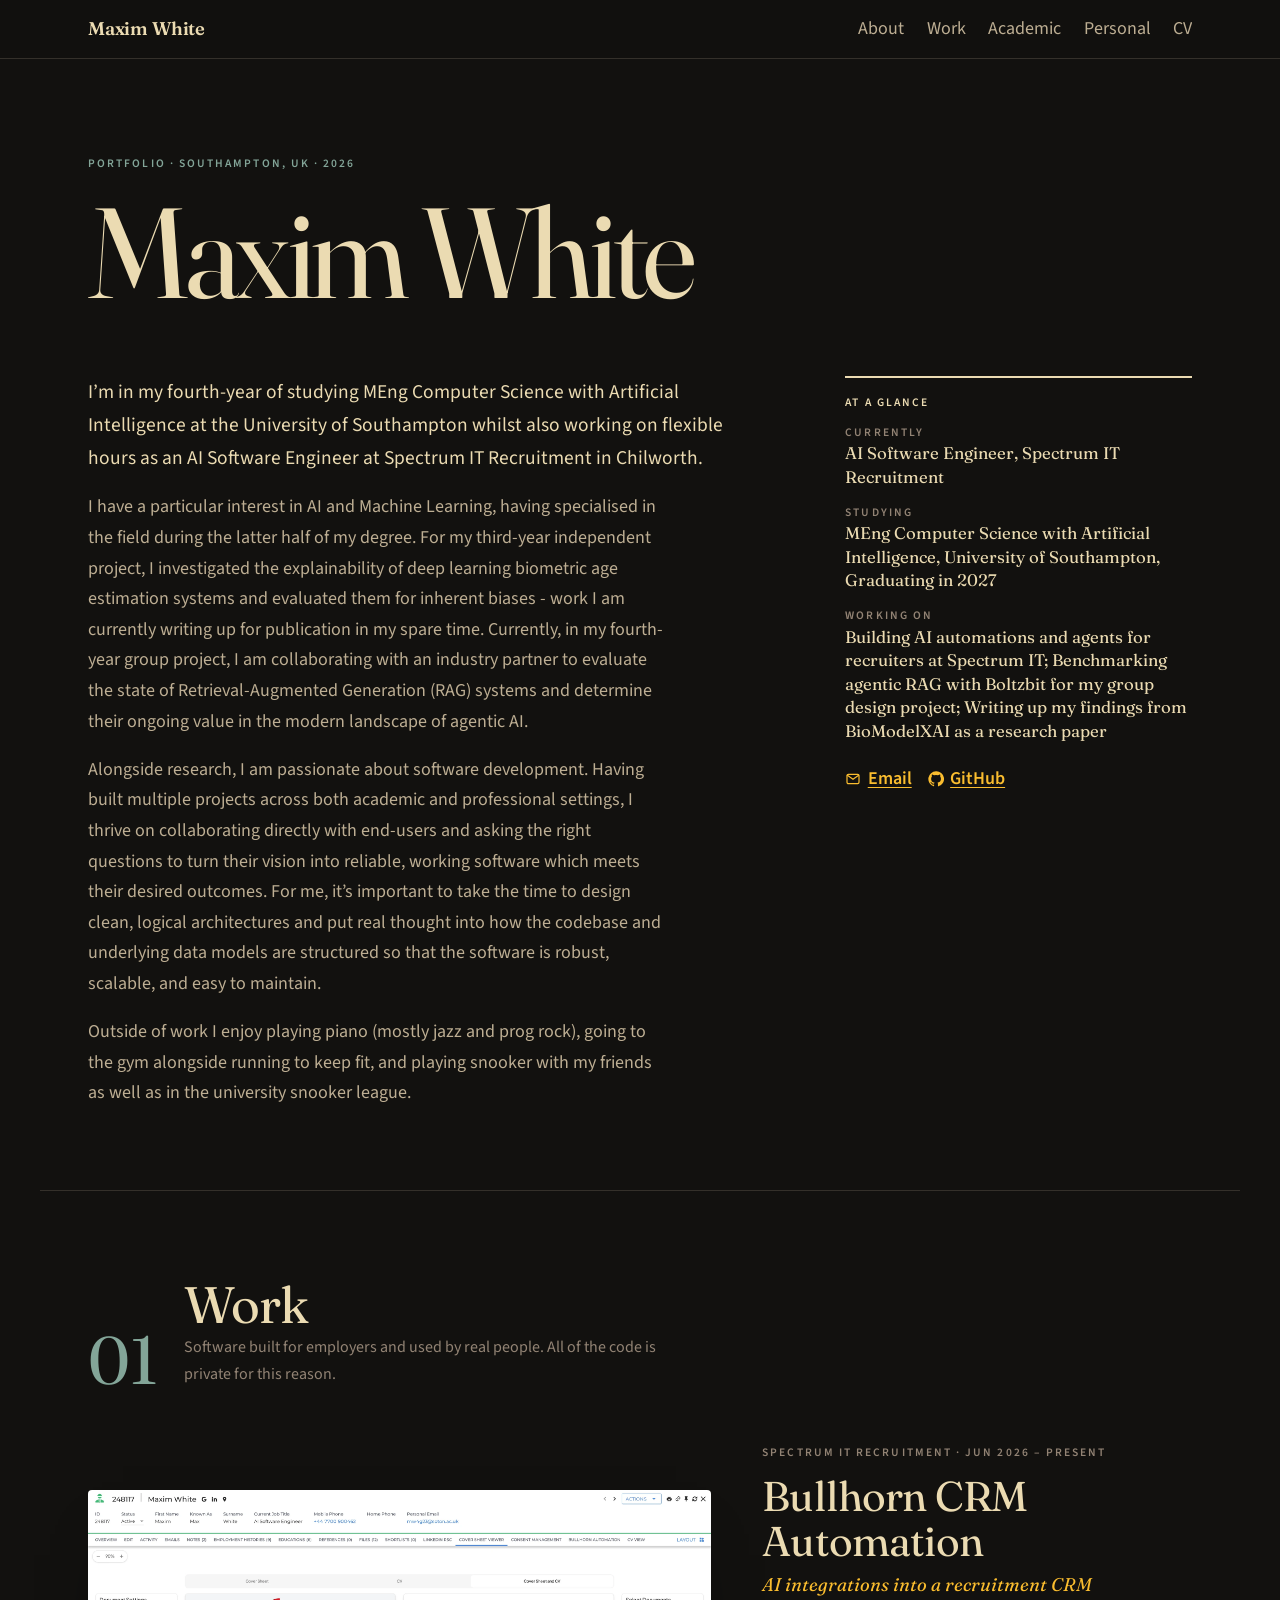
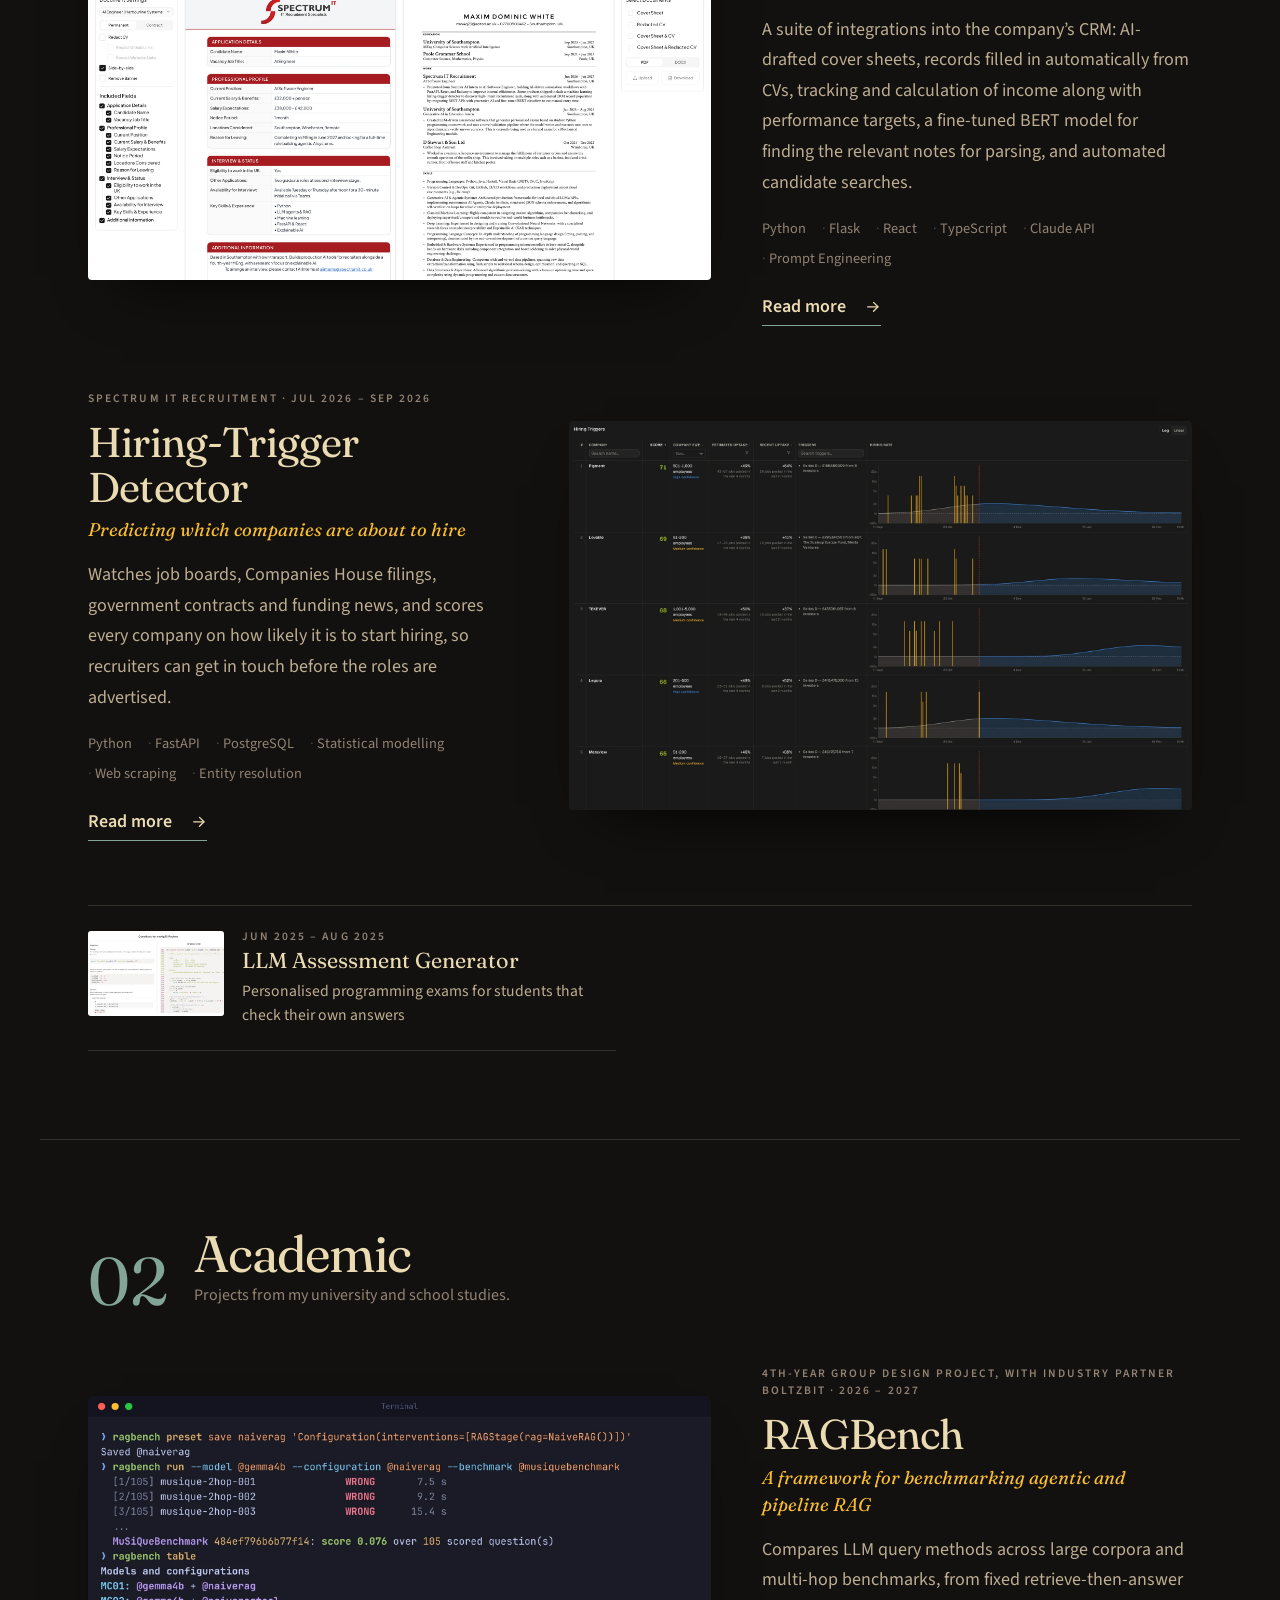
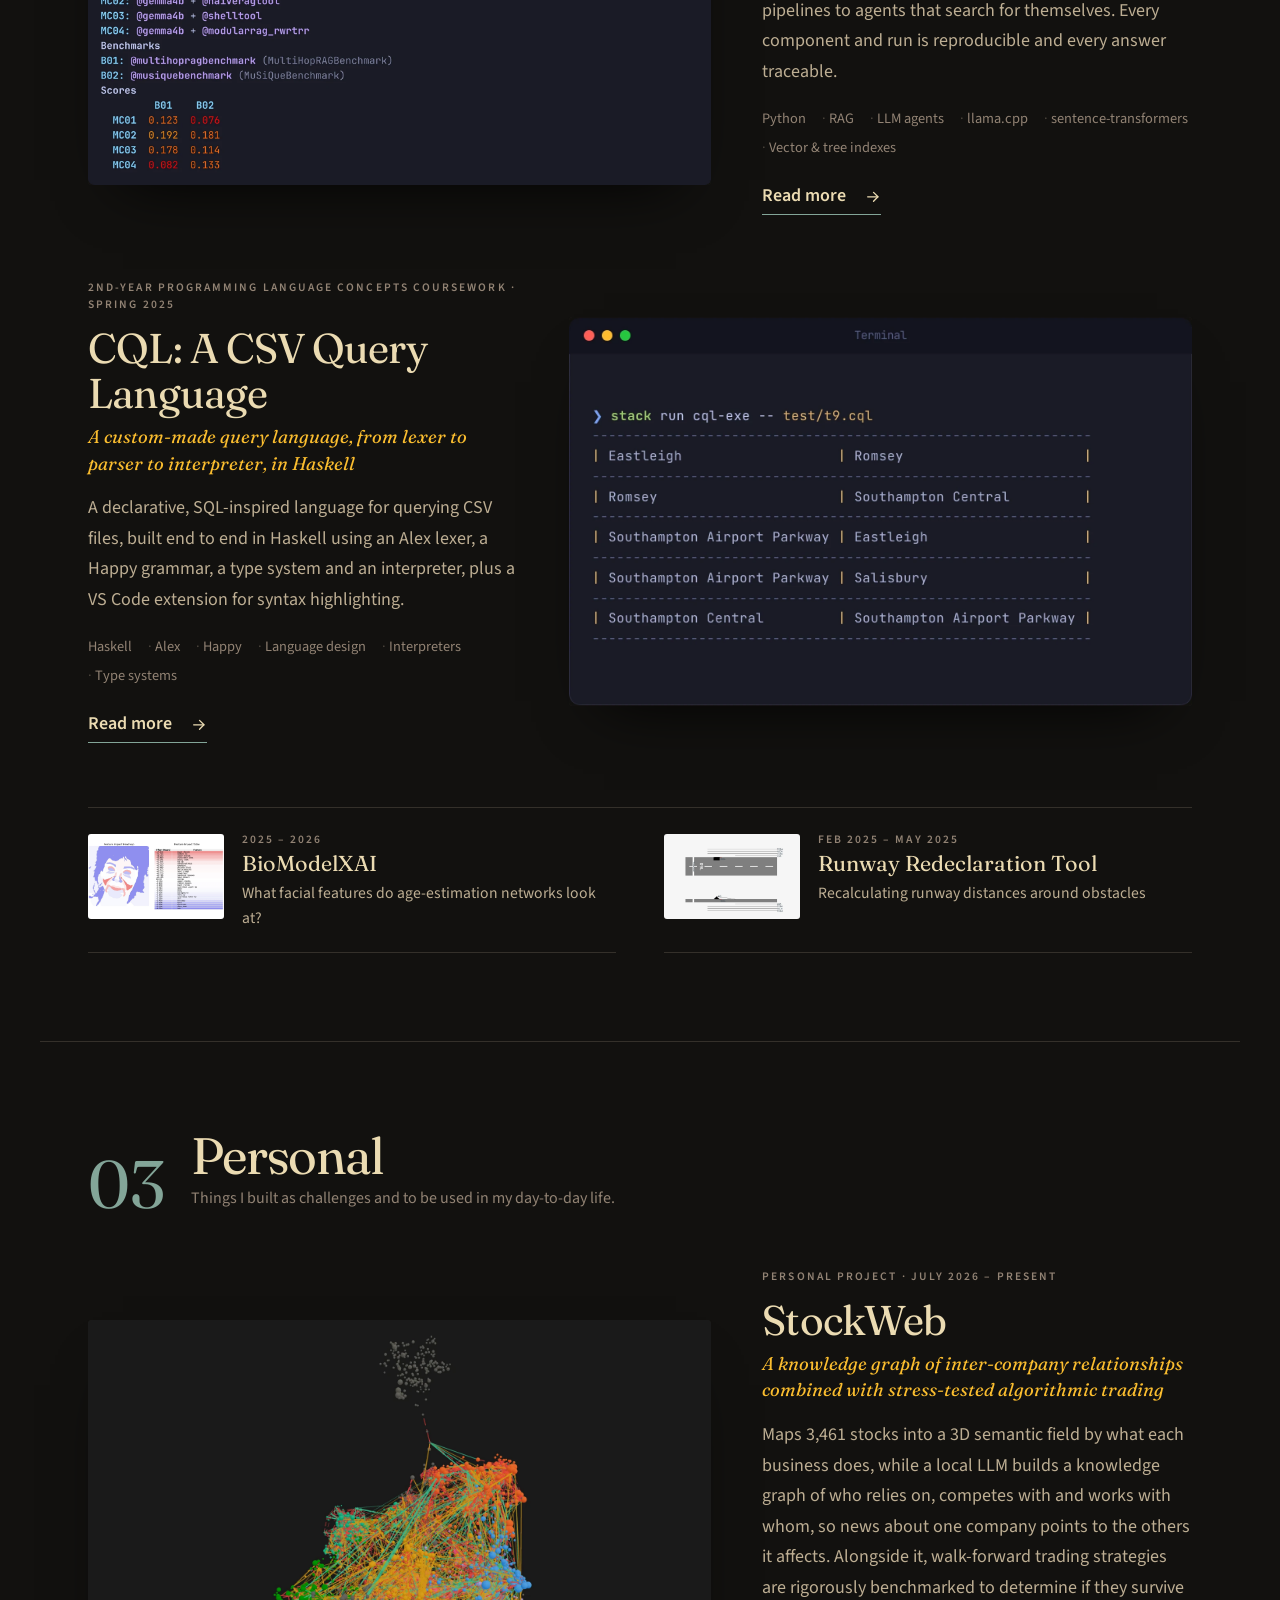
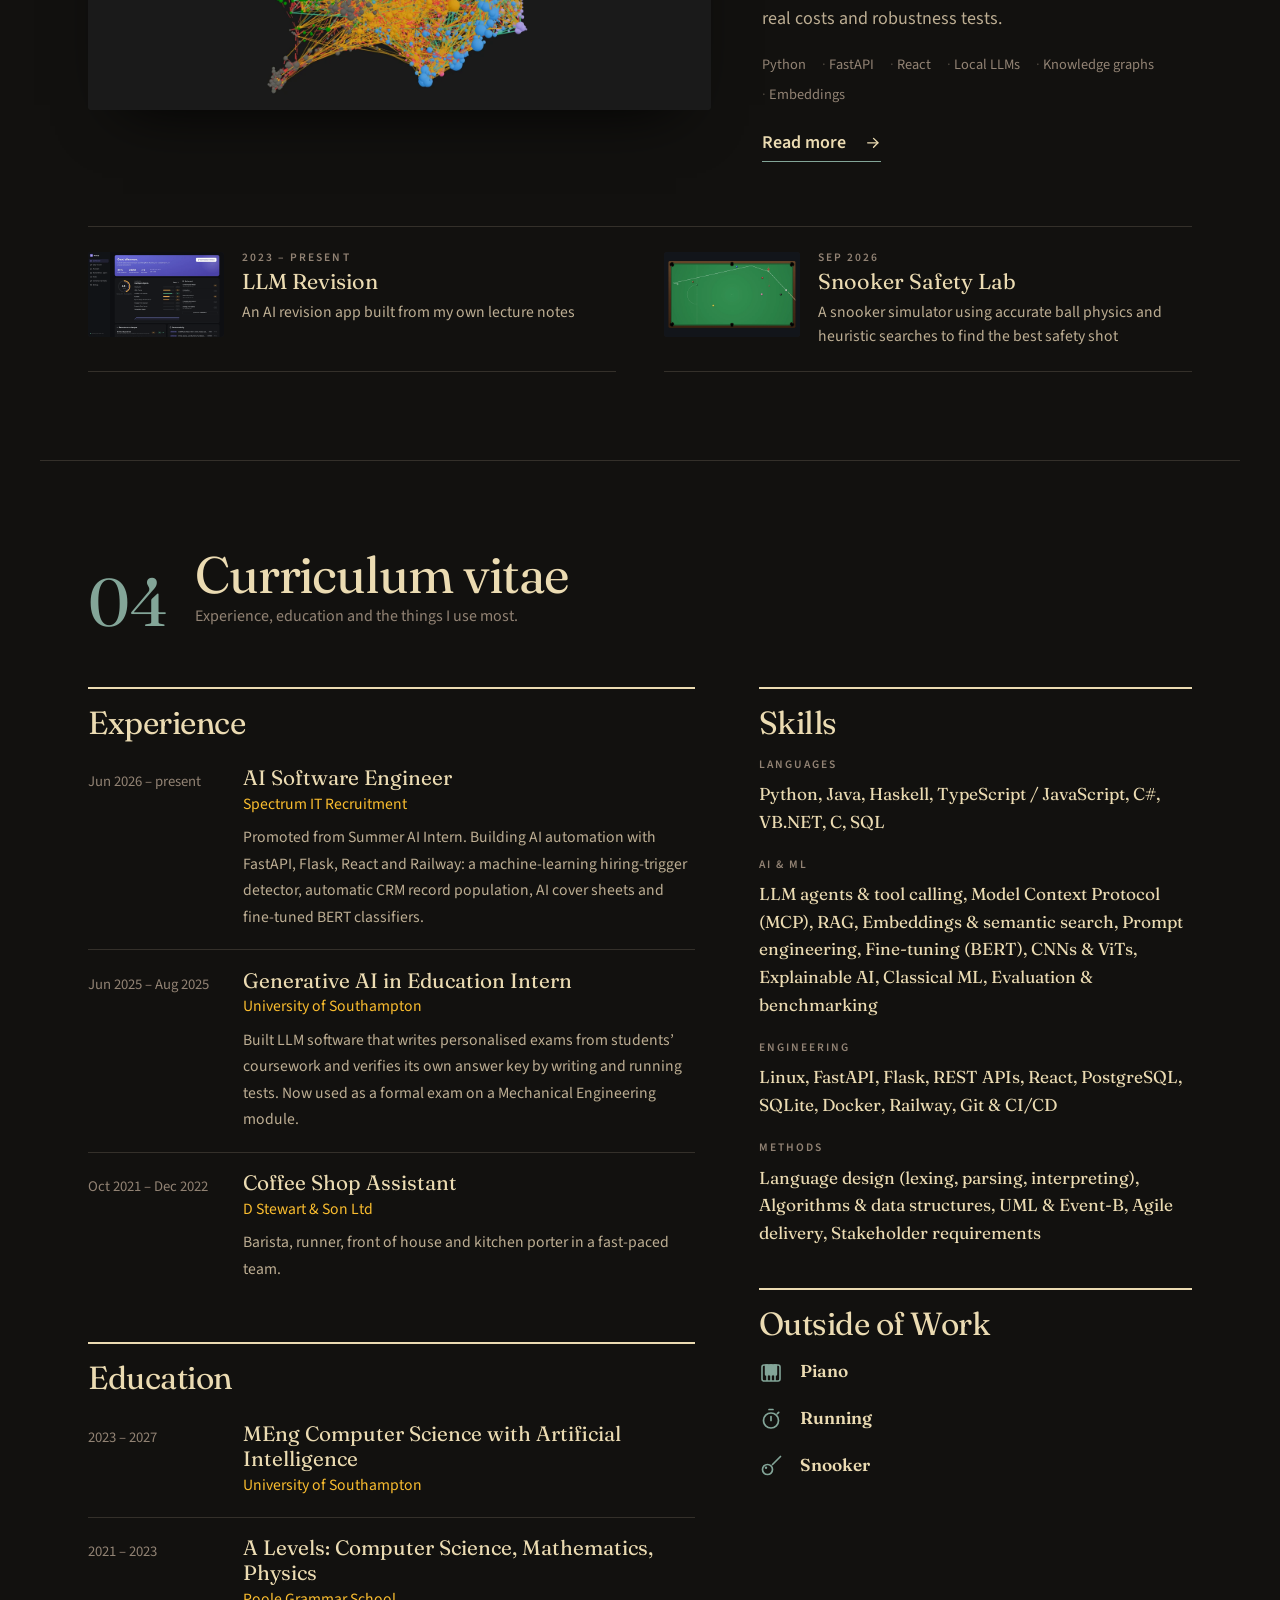
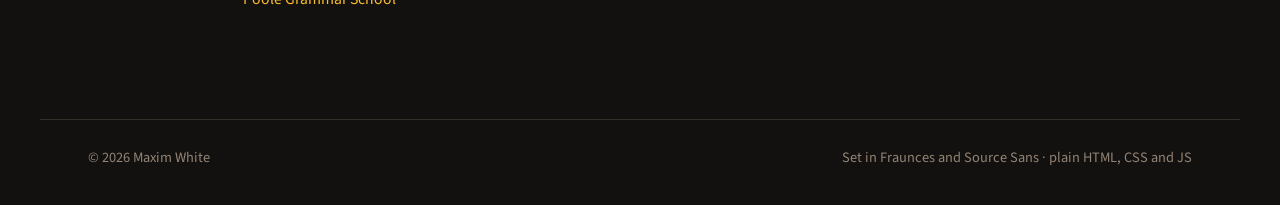
==== commit 1eedbcbf: "Added version 5SNq6Hao" ====
--- a/docs/Crm9V72g/index.html
+++ b/docs/Crm9V72g/index.html
@@ -153,7 +153,7 @@
   <div class="chapter-head" data-reveal><span class="num">04</span><h2>Curriculum vitae</h2><div class="blurb"><p>Experience, education and the things I use most.</p></div></div>
   <div class="cv">
     <div class="cv-col"><div class="cv-group" data-reveal><h3>Experience</h3><div class="cv-item"><div class="when">Jun 2026 – present</div><div><h4>AI Software Engineer</h4><div class="org">Spectrum IT Recruitment</div><p>Promoted from Summer AI Intern. Building AI automation with FastAPI, Flask, React and Railway: a machine-learning hiring-trigger detector, automatic CRM record population, AI cover sheets and fine-tuned BERT classifiers.</p></div></div><div class="cv-item"><div class="when">Jun 2025 – Aug 2025</div><div><h4>Generative AI in Education Intern</h4><div class="org">University of Southampton</div><p>Built LLM software that writes personalised exams from students&rsquo; coursework and verifies its own answer key by writing and running tests. Now used as a formal exam on a Mechanical Engineering module.</p></div></div><div class="cv-item"><div class="when">Oct 2021 – Dec 2022</div><div><h4>Coffee Shop Assistant</h4><div class="org">D Stewart &amp; Son Ltd</div><p>Barista, runner, front of house and kitchen porter in a fast-paced team.</p></div></div></div><div class="cv-group" data-reveal><h3>Education</h3><div class="cv-item"><div class="when">2023 – 2027</div><div><h4>MEng Computer Science with Artificial Intelligence</h4><div class="org">University of Southampton</div></div></div><div class="cv-item"><div class="when">2021 – 2023</div><div><h4>A Levels: Computer Science, Mathematics, Physics</h4><div class="org">Poole Grammar School</div></div></div></div></div>
-    <div class="cv-col"><div class="cv-group skills" data-reveal><h3>Skills</h3><h4 class="sc">Languages</h4><p>Python, Java, Haskell, TypeScript / JavaScript, C#, VB.NET, C, SQL</p><h4 class="sc">AI &amp; ML</h4><p>LLM agents &amp; tool calling, RAG, Embeddings &amp; semantic search, Prompt engineering, Fine-tuning (BERT), CNNs &amp; ViTs, Explainable AI, Classical ML, Evaluation &amp; benchmarking</p><h4 class="sc">Engineering</h4><p>FastAPI, Flask, REST APIs, React, PostgreSQL, SQLite, Docker, Railway, Git &amp; CI/CD</p><h4 class="sc">Methods</h4><p>Language design (lexing, parsing, interpreting), Algorithms &amp; data structures, UML &amp; Event-B, Agile delivery, Stakeholder requirements</p></div><div class="cv-group hob" data-reveal><h3>Outside of Work</h3><div><svg viewBox="0 0 24 24" aria-hidden="true" fill="none" stroke="currentColor" stroke-width="1.6" stroke-linejoin="round"><rect x="3" y="4" width="18" height="16" rx="2"/><path d="M8 20v-6M12 20v-6M16 20v-6"/><rect x="6.6" y="4" width="2.6" height="10" rx=".6" fill="currentColor"/><rect x="10.7" y="4" width="2.6" height="10" rx=".6" fill="currentColor"/><rect x="14.8" y="4" width="2.6" height="10" rx=".6" fill="currentColor"/></svg><span><b>Piano</b></span></div><div><svg viewBox="0 0 24 24" aria-hidden="true" fill="none" stroke="currentColor" stroke-width="1.7" stroke-linecap="round" stroke-linejoin="round"><circle cx="12" cy="13.5" r="7.5"/><path d="M12 13.5V9.5M10 2.5h4M18.4 6.6l1.3-1.3"/></svg><span><b>Running</b></span></div><div><svg viewBox="0 0 24 24" aria-hidden="true" fill="none" stroke="currentColor" stroke-width="1.7" stroke-linecap="round"><circle cx="8.5" cy="15.5" r="5"/><circle cx="7" cy="13.8" r="1.2" fill="currentColor" stroke="none"/><path d="M13.5 10.5 21.5 2.5"/></svg><span><b>Snooker</b></span></div></div></div>
+    <div class="cv-col"><div class="cv-group skills" data-reveal><h3>Skills</h3><h4 class="sc">Languages</h4><p>Python, Java, Haskell, TypeScript / JavaScript, C#, VB.NET, C, SQL</p><h4 class="sc">AI &amp; ML</h4><p>LLM agents &amp; tool calling, Model Context Protocol (MCP), RAG, Embeddings &amp; semantic search, Prompt engineering, Fine-tuning (BERT), CNNs &amp; ViTs, Explainable AI, Classical ML, Evaluation &amp; benchmarking</p><h4 class="sc">Engineering</h4><p>Linux, FastAPI, Flask, REST APIs, React, PostgreSQL, SQLite, Docker, Railway, Git &amp; CI/CD</p><h4 class="sc">Methods</h4><p>Language design (lexing, parsing, interpreting), Algorithms &amp; data structures, UML &amp; Event-B, Agile delivery, Stakeholder requirements</p></div><div class="cv-group hob" data-reveal><h3>Outside of Work</h3><div><svg viewBox="0 0 24 24" aria-hidden="true" fill="none" stroke="currentColor" stroke-width="1.6" stroke-linejoin="round"><rect x="3" y="4" width="18" height="16" rx="2"/><path d="M8 20v-6M12 20v-6M16 20v-6"/><rect x="6.6" y="4" width="2.6" height="10" rx=".6" fill="currentColor"/><rect x="10.7" y="4" width="2.6" height="10" rx=".6" fill="currentColor"/><rect x="14.8" y="4" width="2.6" height="10" rx=".6" fill="currentColor"/></svg><span><b>Piano</b></span></div><div><svg viewBox="0 0 24 24" aria-hidden="true" fill="none" stroke="currentColor" stroke-width="1.7" stroke-linecap="round" stroke-linejoin="round"><circle cx="12" cy="13.5" r="7.5"/><path d="M12 13.5V9.5M10 2.5h4M18.4 6.6l1.3-1.3"/></svg><span><b>Running</b></span></div><div><svg viewBox="0 0 24 24" aria-hidden="true" fill="none" stroke="currentColor" stroke-width="1.7" stroke-linecap="round"><circle cx="8.5" cy="15.5" r="5"/><circle cx="7" cy="13.8" r="1.2" fill="currentColor" stroke="none"/><path d="M13.5 10.5 21.5 2.5"/></svg><span><b>Snooker</b></span></div></div></div>
   </div>
 </section>
 </main>
@@ -195,7 +195,7 @@
 <p class="kicker sc">Work · Jul 2026 – Sep 2026</p>
 <h1 class="r-title" tabindex="-1">Hiring-Trigger Detector</h1>
 <div class="standfirst"><p>Watches job boards, Companies House filings, government contracts and funding news, and scores every company on how likely it is to start hiring, so recruiters can get in touch before the roles are advertised.</p></div>
-<dl class="facts"><div><dt class="sc">Context</dt><dd>Spectrum IT Recruitment</dd></div><div><dt class="sc">When</dt><dd>Jul 2026 – Sep 2026</dd></div><div><dt class="sc">Team</dt><dd>Built alongside one other engineer</dd></div><div><dt class="sc">Built with</dt><dd>Python, FastAPI, PostgreSQL, Statistical modelling, Web scraping, Entity resolution, Monitoring, Data Visualisation, React, Railway</dd></div></dl>
+<dl class="facts"><div><dt class="sc">Context</dt><dd>Spectrum IT Recruitment</dd></div><div><dt class="sc">When</dt><dd>Jul 2026 – Sep 2026</dd></div><div><dt class="sc">Team</dt><dd>Built alongside one other engineer</dd></div><div><dt class="sc">Built with</dt><dd>Python, FastAPI, PostgreSQL, Statistical modelling, Web scraping, Entity resolution, Authentication &amp; RBAC, Monitoring, Data Visualisation, React, Railway</dd></div></dl>
 <div class="prose"><p>The motivation behind this project was that a company that has just raised a Series A, filed new share capital or won a government contract is likely to start hiring soon, and a recruiter who calls first has the advantage. This requires mass data collection, parsing, filtering and weighting to turn it into a rankings table.</p>
 <figure class="fig"><button type="button" class="fig-open" aria-label="Open figure 1 full screen"><img src="assets/projects/hiring-triggers/hiring-triggers-table.webp" alt="The Hiring Triggers page: every company scored on how likely it is to start hiring, with the triggers behind it and its modelled hiring rate against its own normal pace." width="2400" height="1500" loading="lazy" decoding="async"></button><figcaption><b>Fig. 1</b><span class="cap">The Hiring Triggers page: every company scored on how likely it is to start hiring, with the triggers behind it and its modelled hiring rate against its own normal pace.</span><span class="k sc">Screenshot</span></figcaption></figure>
 <p>For predictions it uses a single rate model in the same family as CRFs - one log-linear rate per company per day, Negative Binomial counts, an offset for the company&rsquo;s own normal hiring rate, and lag windows shaped from data. Every day the model&rsquo;s weights are adjusted so it is constantly learning and improving in accuracy.</p>
@@ -205,6 +205,7 @@
 <li>Each signal type has a learnable lag window, and every company has a basal hiring rate from a size prior, so each individual trigger&rsquo;s model weight refers to the uplift in hiring rate over this company&rsquo;s normal rate.</li>
 <li>Weights update online every night, gated by a recency-weighted surprise test instead of a fixed threshold.</li>
 <li>Entity resolution: company names scraped from each source are matched to a single Companies House record by ranking up to 100 candidate matches per name, and duplicate companies are merged across every linked table.</li>
+<li>I built its login system: bcrypt-hashed passwords, httpOnly session cookies, admin and user roles with per-service access, admin-only pages and settings, forced password changes after a reset, and a time-limited typed confirmation before any database reset.</li>
 <li>Information is presented through a React dashboard with job-posting breakdowns, company details and a health check monitoring every scraper and the database.</li>
 </ul></section><section class="extra"><h2 class="sc">Gallery</h2><div class="prose"><figure class="fig"><button type="button" class="fig-open" aria-label="Open figure 3 full screen"><img src="assets/projects/hiring-triggers/job-postings.webp" alt="The Job Postings page: tech roles posted in the last week, by company, with where they're hiring and which job boards they post on." width="2400" height="1500" loading="lazy" decoding="async"></button><figcaption><b>Fig. 3</b><span class="cap">The Job Postings page: tech roles posted in the last week, by company, with where they're hiring and which job boards they post on.</span><span class="k sc">Screenshot</span></figcaption></figure>
 <figure class="fig"><button type="button" class="fig-open" aria-label="Open figure 4 full screen"><img src="assets/projects/hiring-triggers/funding-overview.webp" alt="Funding broken down by round type, sector and tech type, recalculated from whatever the table is filtered to." width="2400" height="1500" loading="lazy" decoding="async"></button><figcaption><b>Fig. 4</b><span class="cap">Funding broken down by round type, sector and tech type, recalculated from whatever the table is filtered to.</span><span class="k sc">Screenshot</span></figcaption></figure></div></section>
